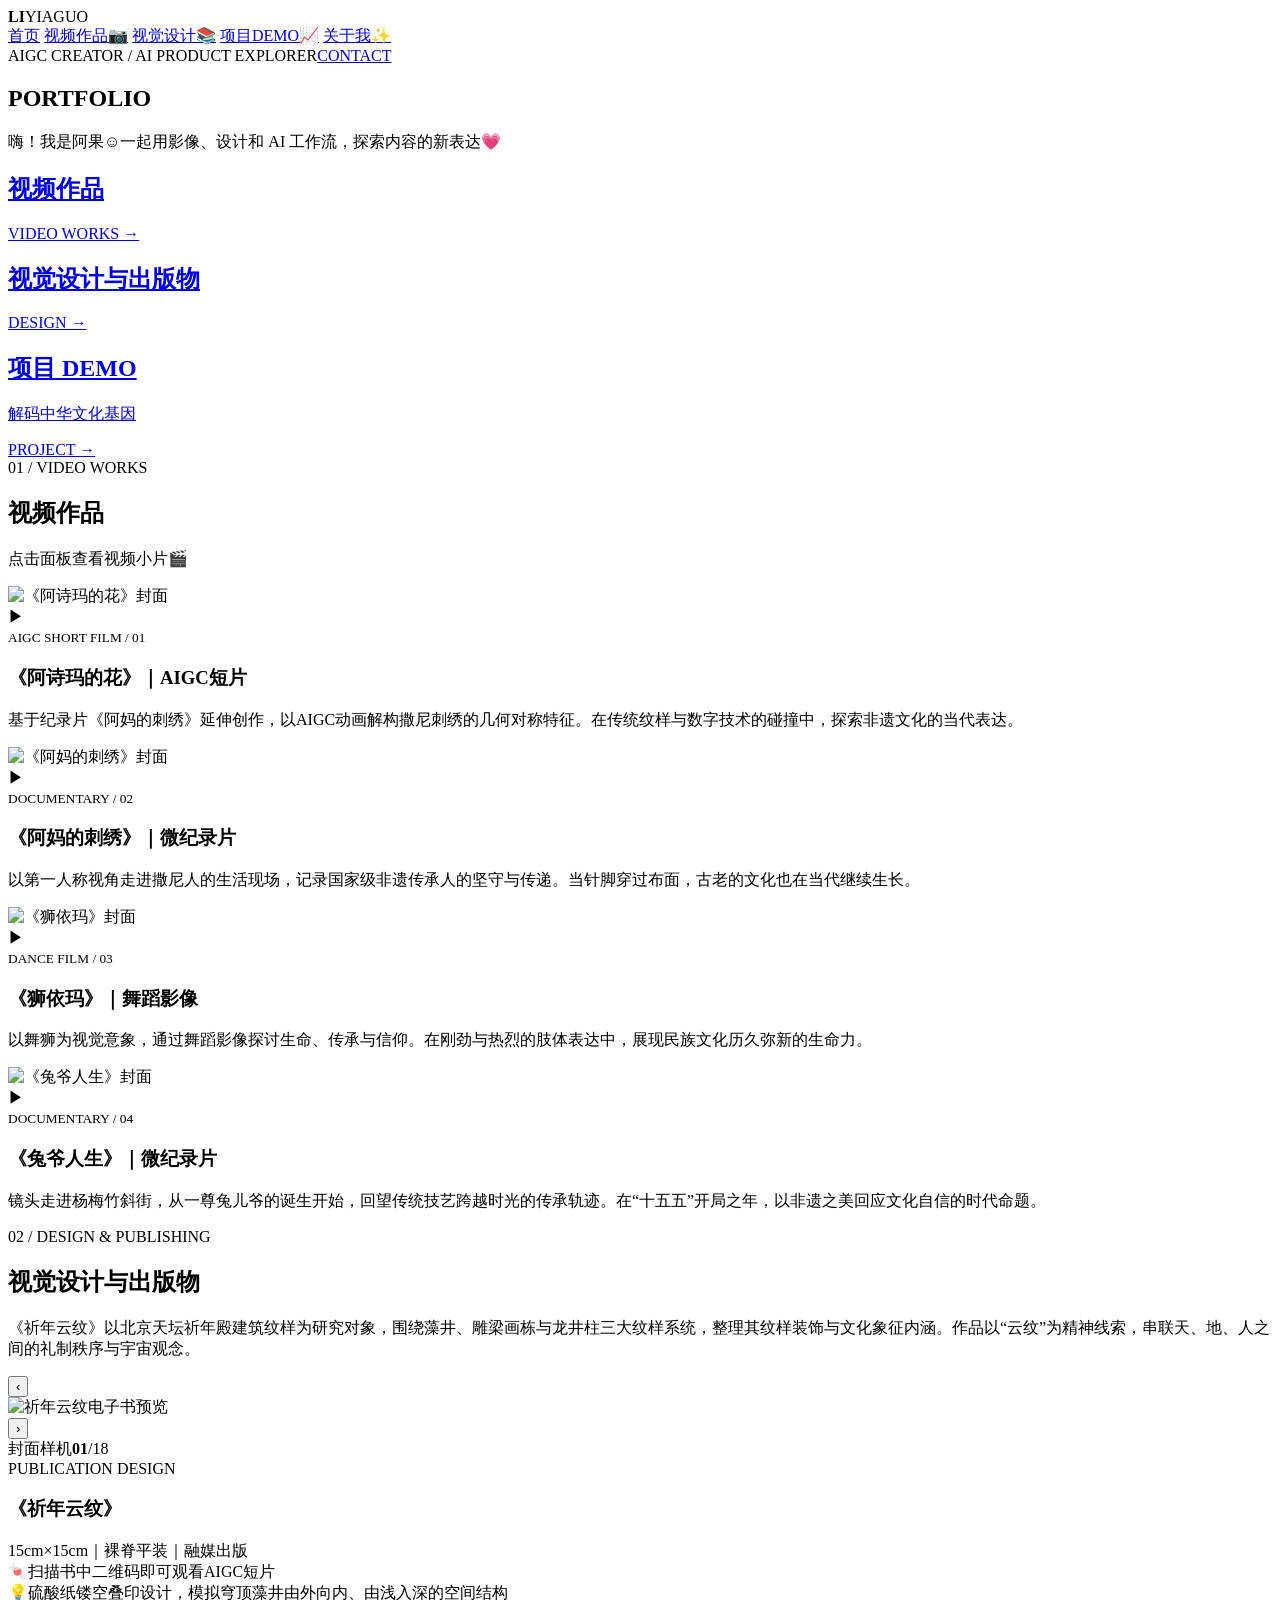
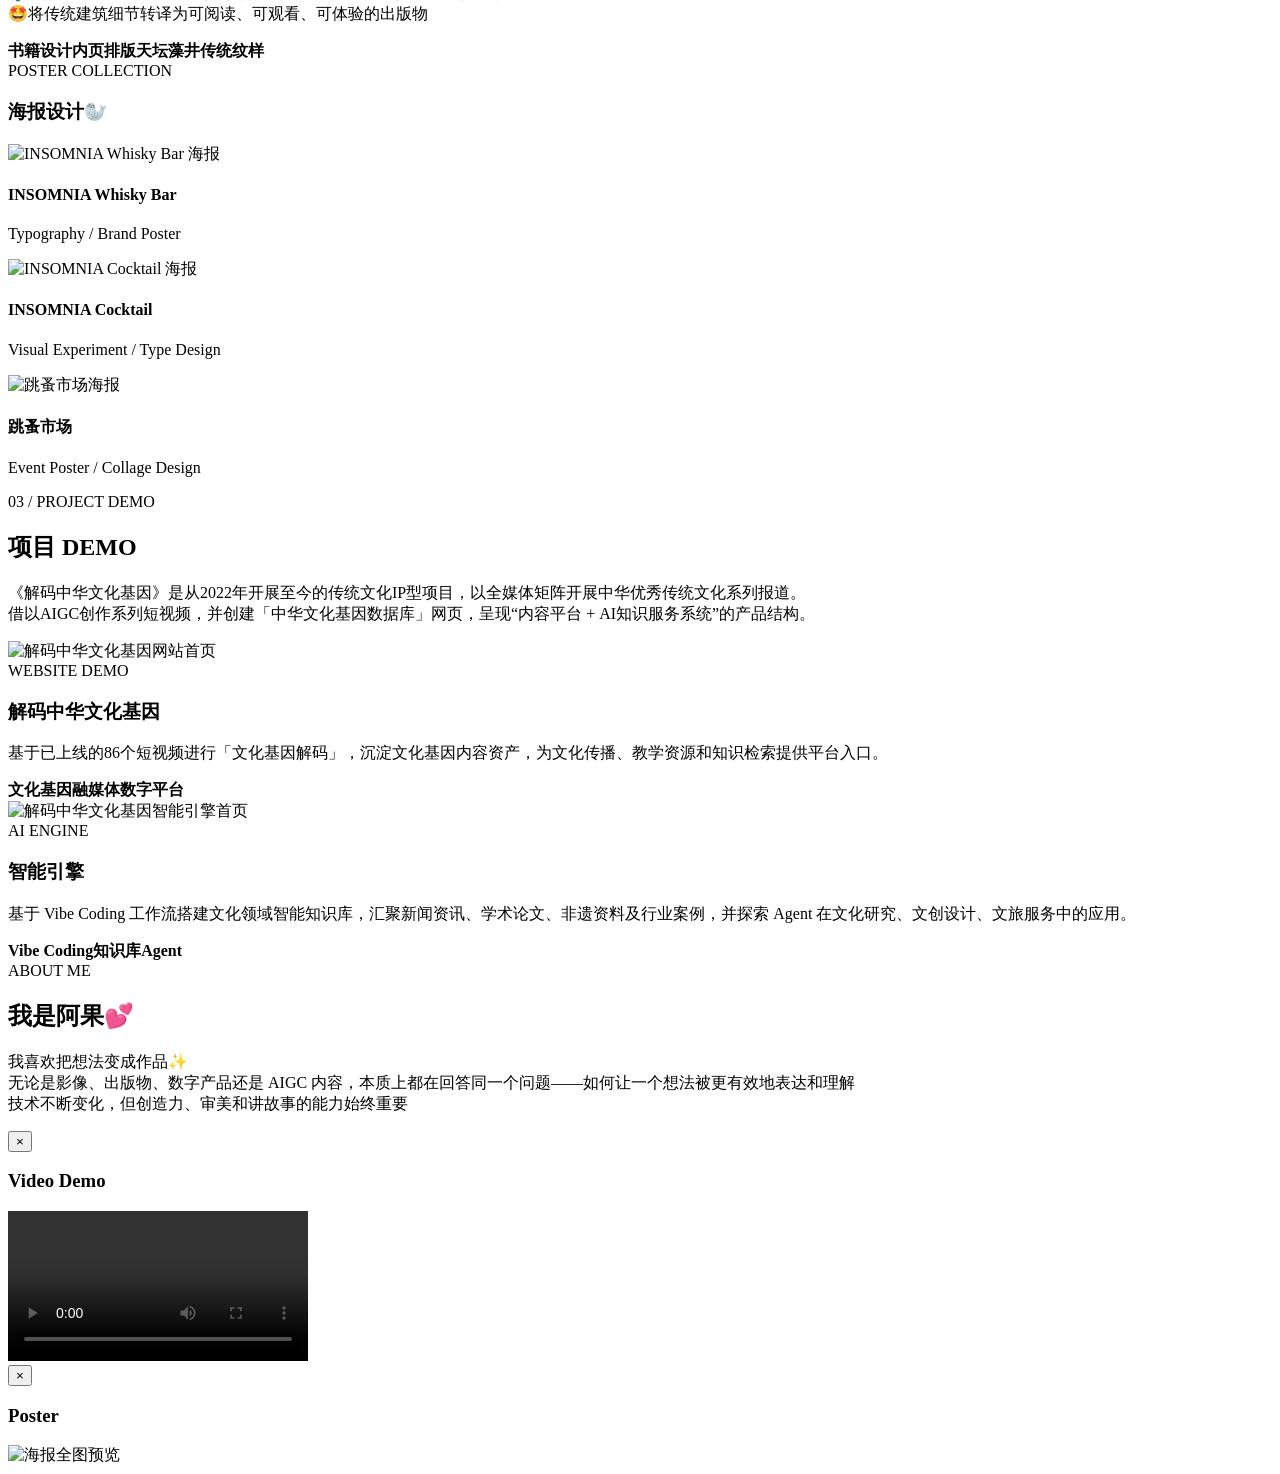
==== index.html @ 6bf54852 "Add files via upload" ====
<!DOCTYPE html>
<html lang="zh-CN">
<head>
  <meta charset="UTF-8" />
  <meta name="viewport" content="width=device-width, initial-scale=1.0" />
  <title>李伊阿果 · Portfolio</title>
  <link rel="stylesheet" href="style.css" />
</head>
<body>
  <div class="cursor-glow"></div>
  <div class="noise"></div>

  <aside class="dock glass">
    <div class="logo"><b>LI</b><span>YIAGUO</span></div>
    <a class="active" href="#home">首页</a>
    <a href="#videos">视频作品📷</a>
    <a href="#design">视觉设计📚</a>
    <a href="#demo">项目DEMO📈</a>
    <a href="#about">关于我✨</a>
  </aside>

  <main>
    <section id="home" class="hero section">
      <div class="topline"><span>AIGC CREATOR / AI PRODUCT EXPLORER</span><a href="mailto:1071947963@qq.com">CONTACT</a></div>
      <h1 class="mega">PORTFOLIO</h1>
      <p class="hero-copy">嗨！我是阿果☺️一起用影像、设计和 AI 工作流，探索内容的新表达💗</p>
      <div class="folder-grid">
        <a href="#videos" class="folder glass blue"><div class="folder-3d"></div><h2>视频作品</h2><p></p><span>VIDEO WORKS →</span></a>
        <a href="#design" class="folder glass violet"><div class="folder-3d"></div><h2>视觉设计与出版物</h2><p></p><span>DESIGN →</span></a>
        <a href="#demo" class="folder glass amber"><div class="folder-3d"></div><h2>项目 DEMO</h2><p>解码中华文化基因</p><span>PROJECT →</span></a>
      </div>
    </section>

    <section id="videos" class="section">
      <div class="section-title"><span>01 / VIDEO WORKS</span><h2>视频作品</h2><p>点击面板查看视频小片🎬</p></div>
      <div class="video-waterfall">
        <article class="video-card glass" data-video="assets/videos/ashima.mp4" data-title="《阿诗玛的花》｜AIGC短片"><div class="video-cover"><img src="assets/covers/ashima.jpg" class="cover-img" alt="《阿诗玛的花》封面"><div class="play">▶</div><small>AIGC SHORT FILM / 01</small></div><div class="video-info glass"><h3>《阿诗玛的花》｜AIGC短片</h3><p>基于纪录片《阿妈的刺绣》延伸创作，以AIGC动画解构撒尼刺绣的几何对称特征。在传统纹样与数字技术的碰撞中，探索非遗文化的当代表达。</p></div></article>
        <article class="video-card glass" data-video="assets/videos/阿妈的刺绣.mp4" data-title="《阿妈的刺绣》"><div class="video-cover"><img src="assets/covers/amadecixiu.jpg" class="cover-img" alt="《阿妈的刺绣》封面"><div class="play">▶</div><small>DOCUMENTARY / 02</small></div><div class="video-info glass"><h3>《阿妈的刺绣》｜微纪录片</h3><p>以第一人称视角走进撒尼人的生活现场，记录国家级非遗传承人的坚守与传递。当针脚穿过布面，古老的文化也在当代继续生长。</p></div></article>
        <article class="video-card glass" data-video="assets/videos/狮依玛.mp4" data-title="《狮依玛》"><div class="video-cover"><img src="assets/covers/shiyima.jpg" class="cover-img" alt="《狮依玛》封面"><div class="play">▶</div><small>DANCE FILM / 03</small></div><div class="video-info glass"><h3>《狮依玛》｜舞蹈影像</h3><p>以舞狮为视觉意象，通过舞蹈影像探讨生命、传承与信仰。在刚劲与热烈的肢体表达中，展现民族文化历久弥新的生命力。</p></div></article>
        <article class="video-card glass" data-video="assets/videos/兔爷人生.mp4" data-title="《兔爷人生》"><div class="video-cover"><img src="assets/covers/tuye.jpg" class="cover-img" alt="《兔爷人生》封面"><div class="play">▶</div><small>DOCUMENTARY / 04</small></div><div class="video-info glass"><h3>《兔爷人生》｜微纪录片</h3><p>镜头走进杨梅竹斜街，从一尊兔儿爷的诞生开始，回望传统技艺跨越时光的传承轨迹。在“十五五”开局之年，以非遗之美回应文化自信的时代命题。</p></div></article>
      </div>
    </section>

    <section id="design" class="section">
      <div class="section-title"><span>02 / DESIGN & PUBLISHING</span><h2>视觉设计与出版物</h2><p>《祈年云纹》以北京天坛祈年殿建筑纹样为研究对象，围绕藻井、雕梁画栋与龙井柱三大纹样系统，整理其纹样装饰与文化象征内涵。作品以“云纹”为精神线索，串联天、地、人之间的礼制秩序与宇宙观念。
 </p></div>
      <div class="book-preview-wrap">
        <div class="book-preview glass">
          <button class="book-nav prev" aria-label="上一页">‹</button>
          <div class="book-stage"><img id="bookImage" src="assets/book/book-01.png" alt="祈年云纹电子书预览" /></div>
          <button class="book-nav next" aria-label="下一页">›</button>
          <div class="page-indicator"><span id="bookTitle">封面样机</span><b id="pageNow">01</b>/<span id="pageTotal">18</span></div>
        </div>
        <aside class="book-info glass"><span>PUBLICATION DESIGN</span><h3>《祈年云纹》</h3><p>15cm×15cm｜裸脊平装｜融媒出版<br>🍬扫描书中二维码即可观看AIGC短片<br>💡硫酸纸镂空叠印设计，模拟穹顶藻井由外向内、由浅入深的空间结构<br>🤩将传统建筑细节转译为可阅读、可观看、可体验的出版物</p><div class="book-tags"><b>书籍设计</b><b>内页排版</b><b>天坛</b><b>藻井</b><b>传统纹样</b></div></aside>
      </div>
      <div class="poster-section">
        <div class="poster-head"><span>POSTER COLLECTION</span><h3>海报设计🦭</h3></div>
        <div class="poster-row">
          <article class="poster-card glass" data-full="assets/posters/poster-01.jpg" data-title="INSOMNIA Whisky Bar"><img src="assets/posters/poster-01.jpg" alt="INSOMNIA Whisky Bar 海报"><div><h4>INSOMNIA Whisky Bar</h4><p>Typography / Brand Poster</p></div></article>
          <article class="poster-card glass" data-full="assets/posters/poster-02.jpg" data-title="INSOMNIA Cocktail"><img src="assets/posters/poster-02.jpg" alt="INSOMNIA Cocktail 海报"><div><h4>INSOMNIA Cocktail</h4><p>Visual Experiment / Type Design</p></div></article>
          <article class="poster-card glass" data-full="assets/posters/poster-03.jpg" data-title="跳蚤市场"><img src="assets/posters/poster-03.jpg" alt="跳蚤市场海报"><div><h4>跳蚤市场</h4><p>Event Poster / Collage Design</p></div></article>
        </div>
      </div>
    </section>

    <section id="demo" class="section">
      <div class="section-title"><span>03 / PROJECT DEMO</span><h2>项目 DEMO</h2><p>《解码中华文化基因》是从2022年开展至今的传统文化IP型项目，以全媒体矩阵开展中华优秀传统文化系列报道。<br>借以AIGC创作系列短视频，并创建「中华文化基因数据库」网页，呈现“内容平台 + AI知识服务系统”的产品结构。</p></div>
      <div class="project-stack">
        <article class="project-panel glass"><div class="project-shot"><img src="assets/demo/culture-home.png" alt="解码中华文化基因网站首页"></div><div class="project-text glass"><span>WEBSITE DEMO</span><h3>解码中华文化基因</h3><p>基于已上线的86个短视频进行「文化基因解码」，沉淀文化基因内容资产，为文化传播、教学资源和知识检索提供平台入口。</p><div class="mini-tags"><b>文化基因</b><b>融媒体</b><b>数字平台</b></div></div></article>
        <article class="project-panel glass"><div class="project-shot"><img src="assets/demo/engine-home.png" alt="解码中华文化基因智能引擎首页"></div><div class="project-text glass"><span>AI ENGINE</span><h3>智能引擎</h3><p>基于 Vibe Coding 工作流搭建文化领域智能知识库，汇聚新闻资讯、学术论文、非遗资料及行业案例，并探索 Agent 在文化研究、文创设计、文旅服务中的应用。</p><div class="mini-tags"><b>Vibe Coding</b><b>知识库</b><b>Agent</b></div></div></article>
      </div>
    </section>

    <section id="about" class="section about">
      <div class="about-shell">
        <div class="about-card glass"><span>ABOUT ME</span><h2>我是阿果💕</h2><p>我喜欢把想法变成作品✨<br>
无论是影像、出版物、数字产品还是 AIGC 内容，本质上都在回答同一个问题——如何让一个想法被更有效地表达和理解
<br>技术不断变化，但创造力、审美和讲故事的能力始终重要</p>
        </div>
      </div>
    </section>
  </main>
       
  <div class="modal" id="videoModal"><div class="modal-bg"></div><div class="modal-box glass"><button class="close">×</button><h3 id="modalTitle">Video Demo</h3><video id="modalVideo" controls></video></div></div>


  <div class="poster-modal" id="posterModal">
    <div class="poster-modal-bg"></div>
    <div class="poster-modal-box glass">
      <button class="poster-close">×</button>
      <h3 id="posterTitle">Poster</h3>
      <img id="posterFull" src="" alt="海报全图预览">
    </div>
  </div>

  <script>const bookPages = [{"src": "assets/book/book-01.png", "title": "封面样机"}, {"src": "assets/book/book-02.png", "title": "扉页"}, {"src": "assets/book/book-03.png", "title": "引言页"}, {"src": "assets/book/book-04.png", "title": "藻井标题页"}, {"src": "assets/book/book-05.png", "title": "藻井解析"}, {"src": "assets/book/book-06.png", "title": "天圆地方"}, {"src": "assets/book/book-07.png", "title": "十二金柱"}, {"src": "assets/book/book-08.png", "title": "斗拱结构"}, {"src": "assets/book/book-09.png", "title": "风华四方"}, {"src": "assets/book/book-10.png", "title": "龙腾云霄"}, {"src": "assets/book/book-11.jpg", "title": "雕梁画栋"}, {"src": "assets/book/book-12.png", "title": "金龙和玺纹"}, {"src": "assets/book/book-13.jpg", "title": "金凤和玺纹"}, {"src": "assets/book/book-14.jpg", "title": "金龙和玺纹细节"}, {"src": "assets/book/book-15.jpg", "title": "祈年殿历史时间轴"}, {"src": "assets/book/book-16.jpg", "title": "尾声页"}, {"src": "assets/book/book-17.jpg", "title": "内页 17"}, {"src": "assets/book/book-18.jpg", "title": "内页 18"}];</script>
  <script src="script.js"></script>
</body>
</html>
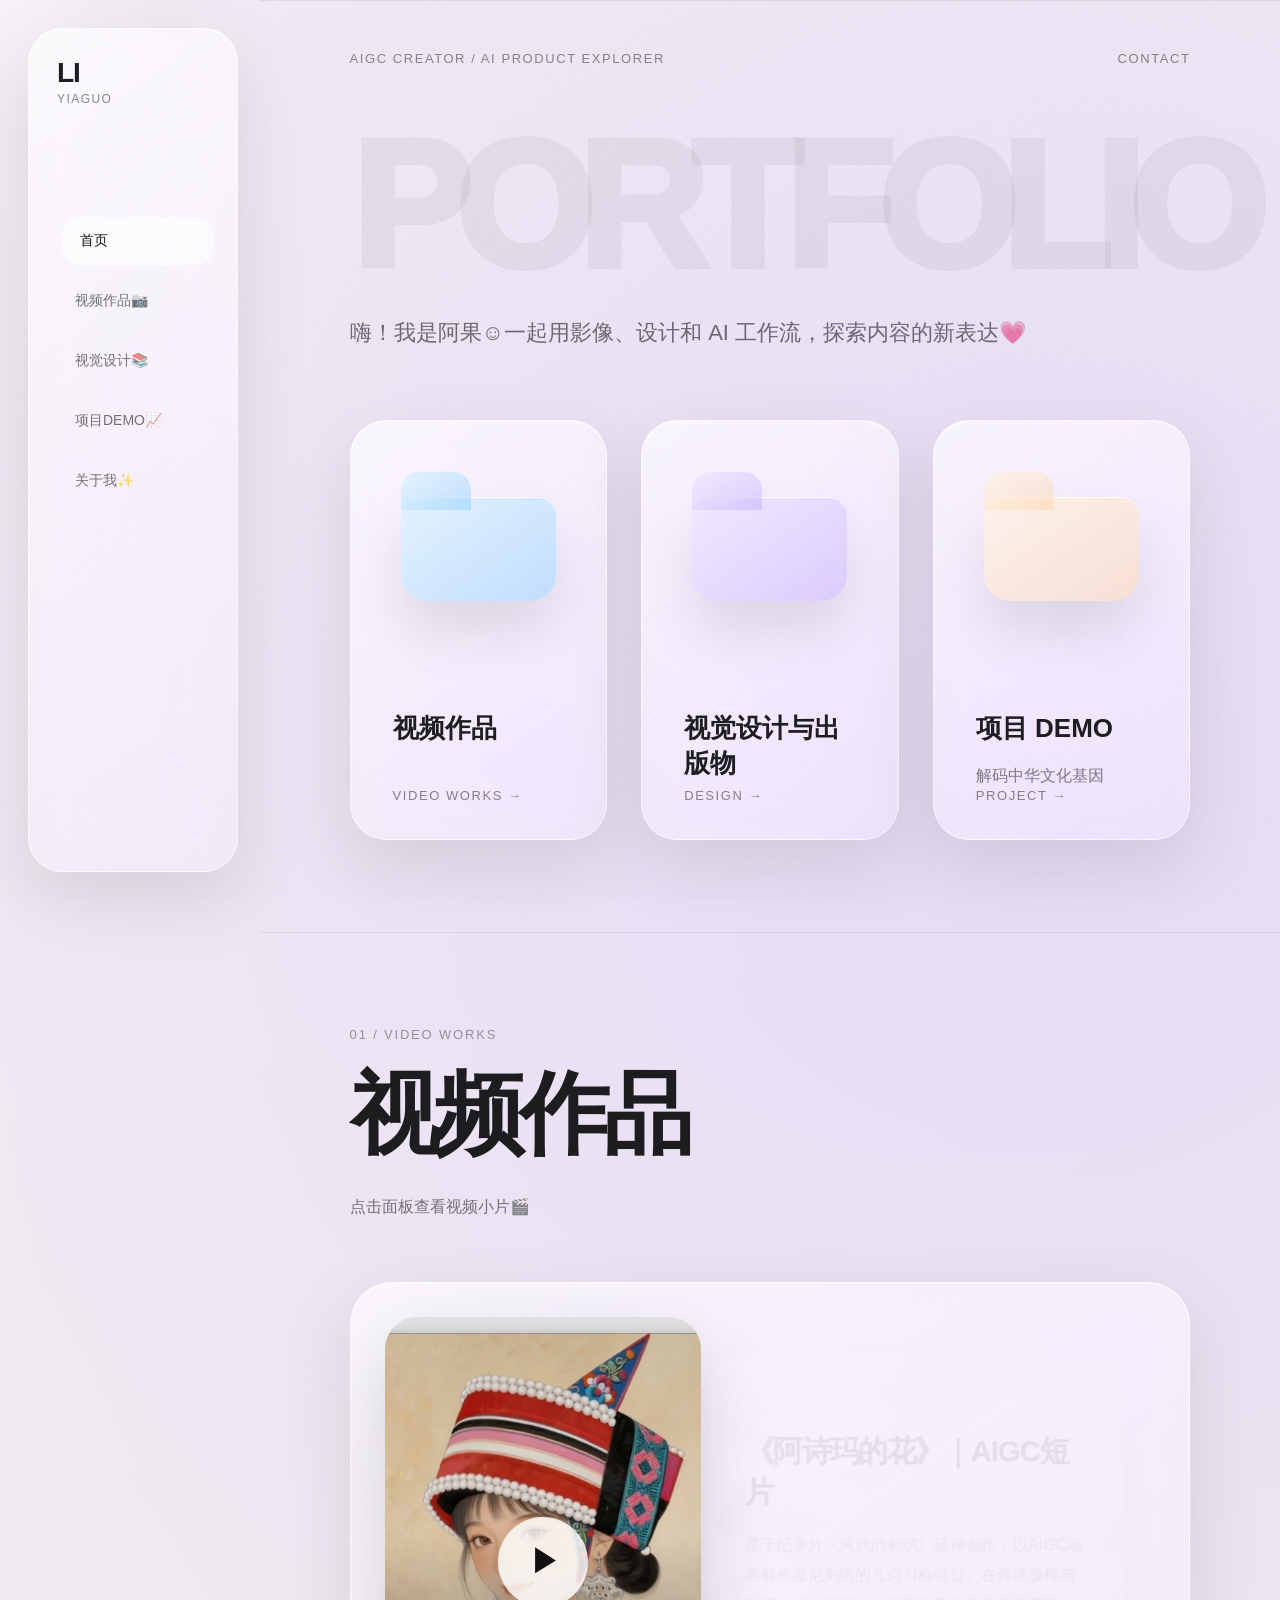
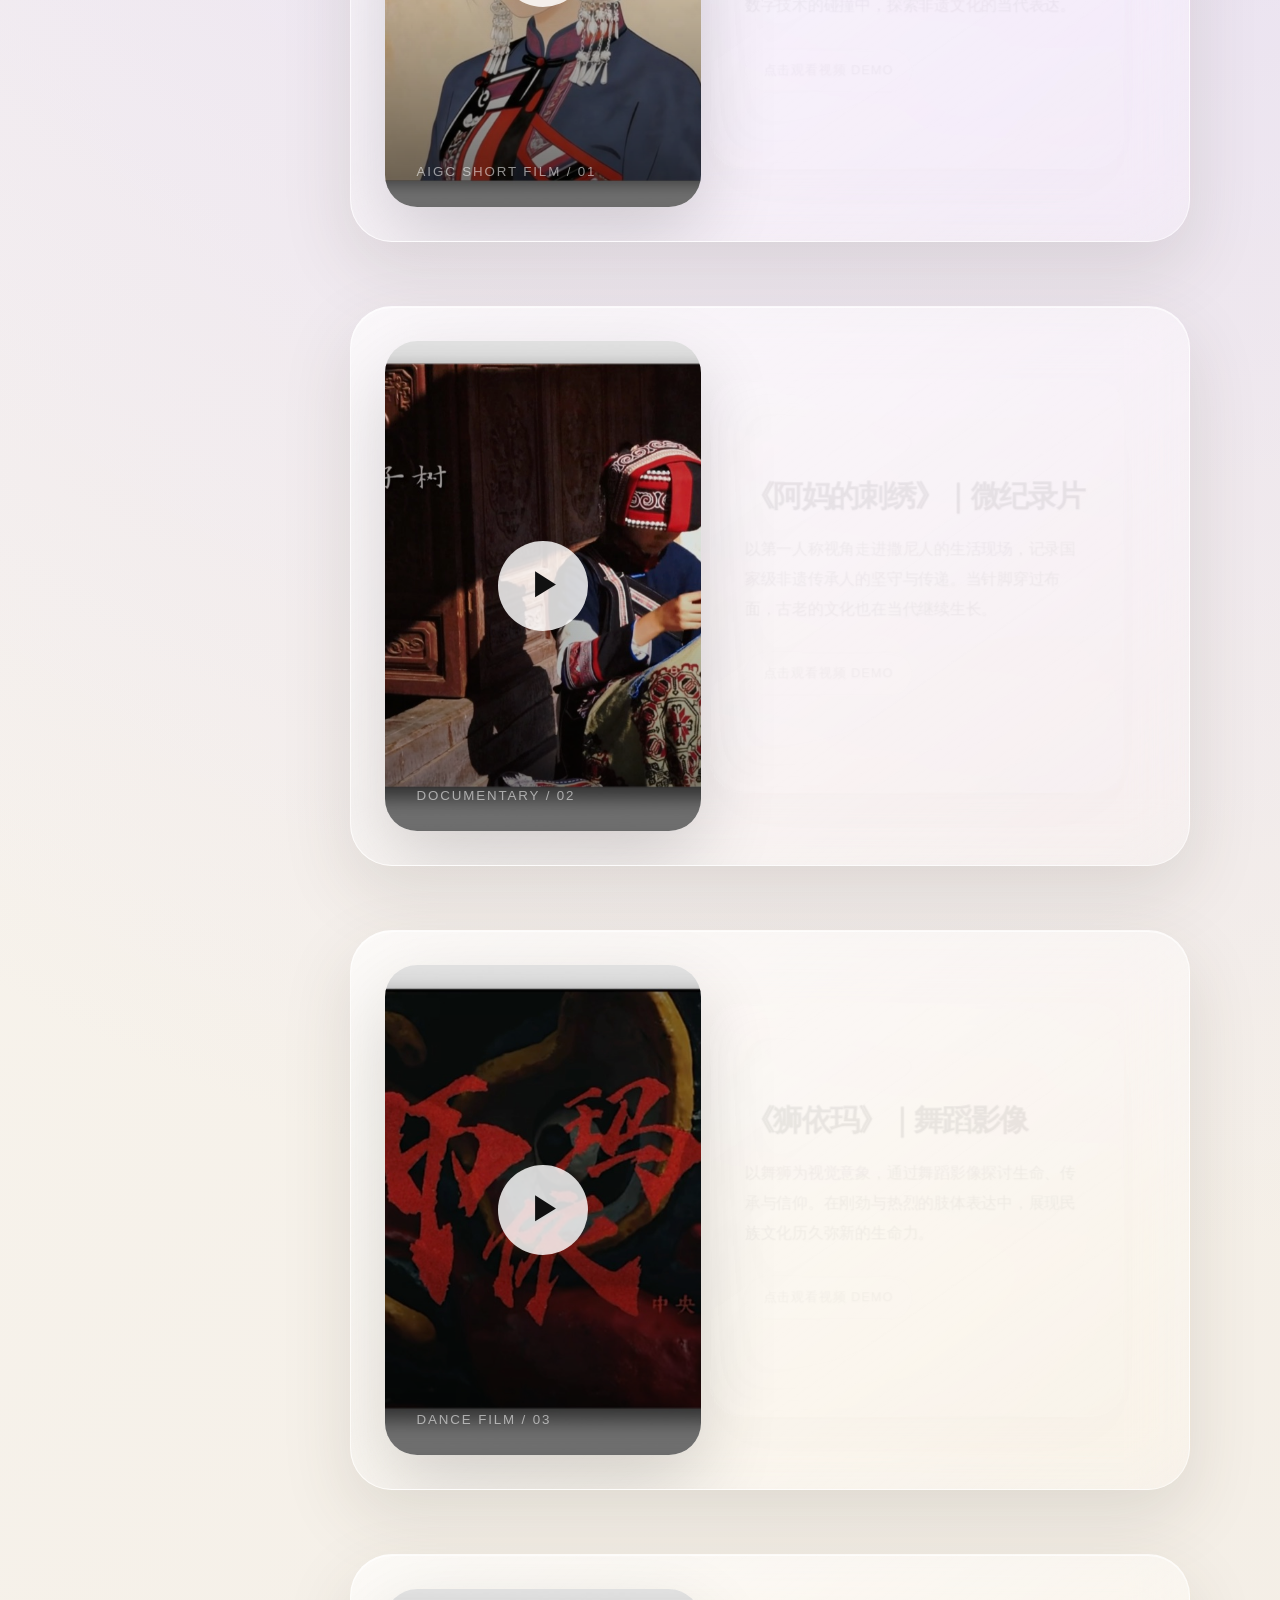
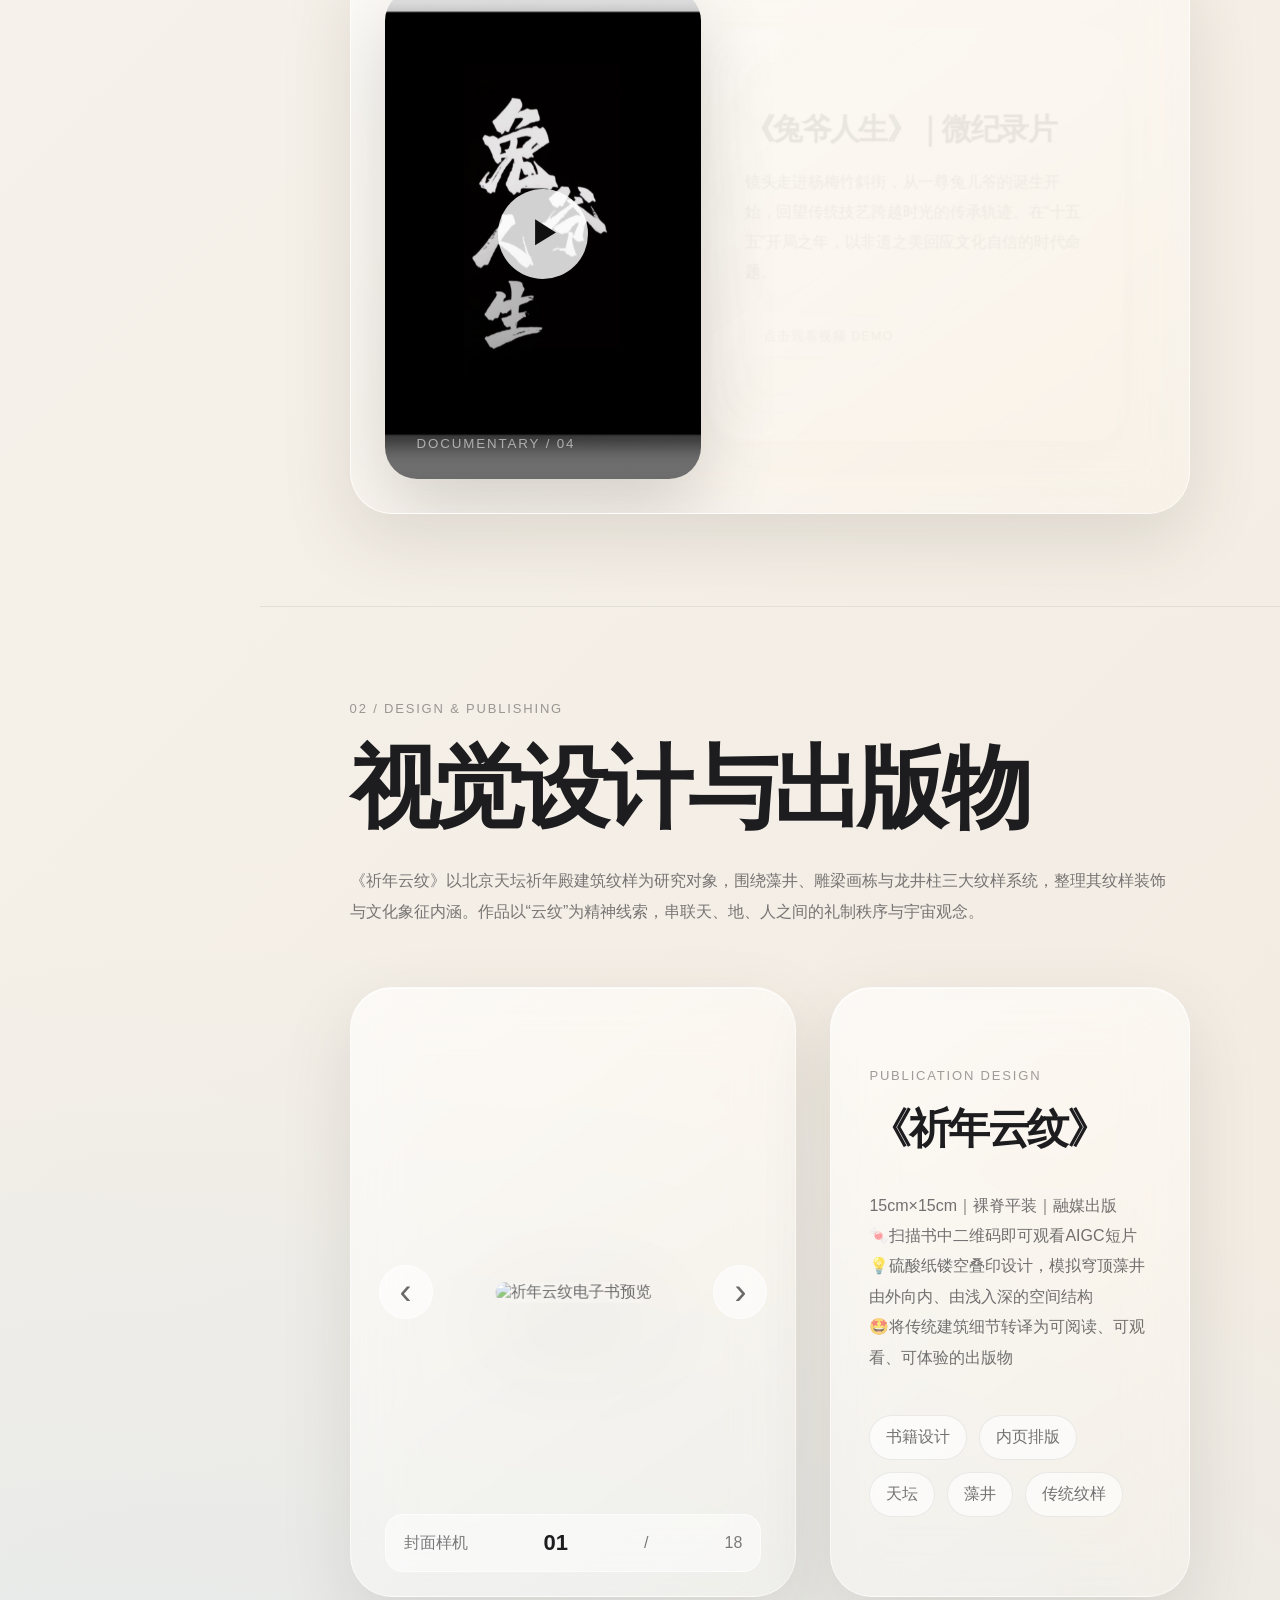
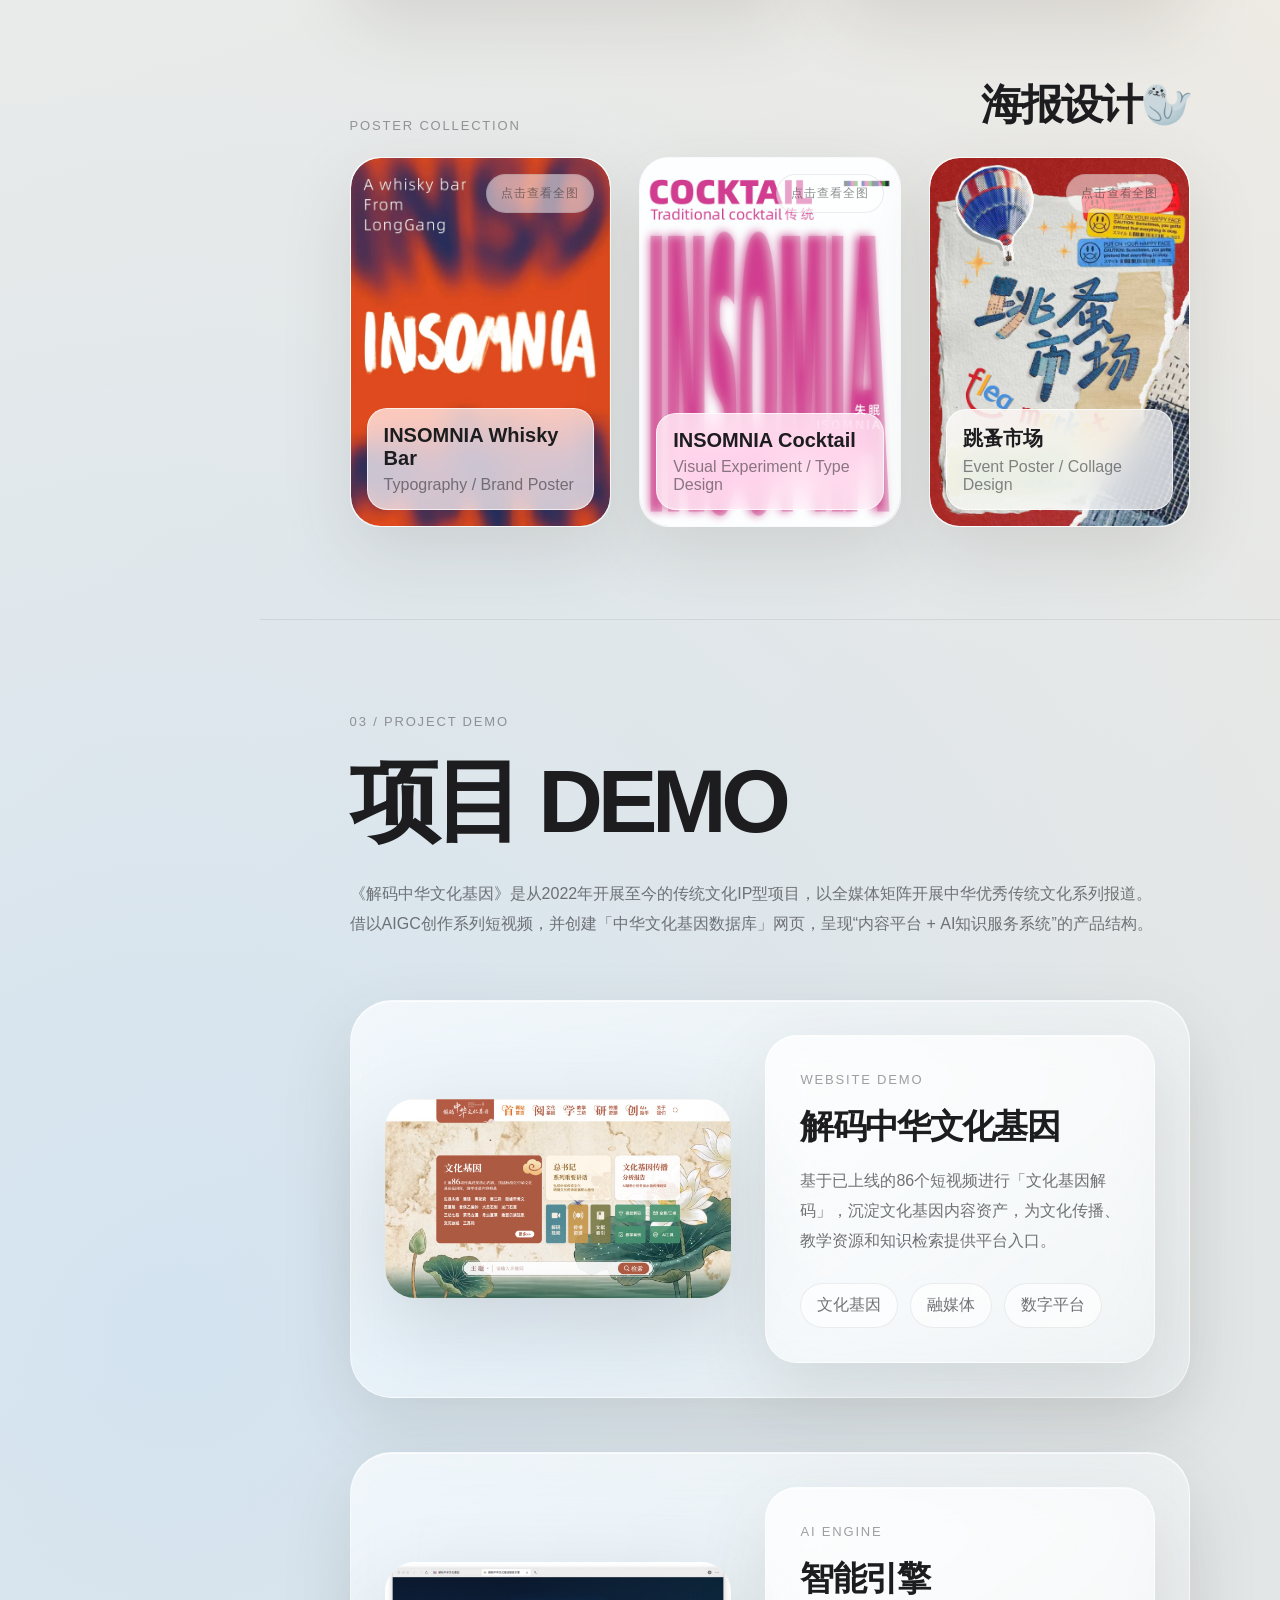
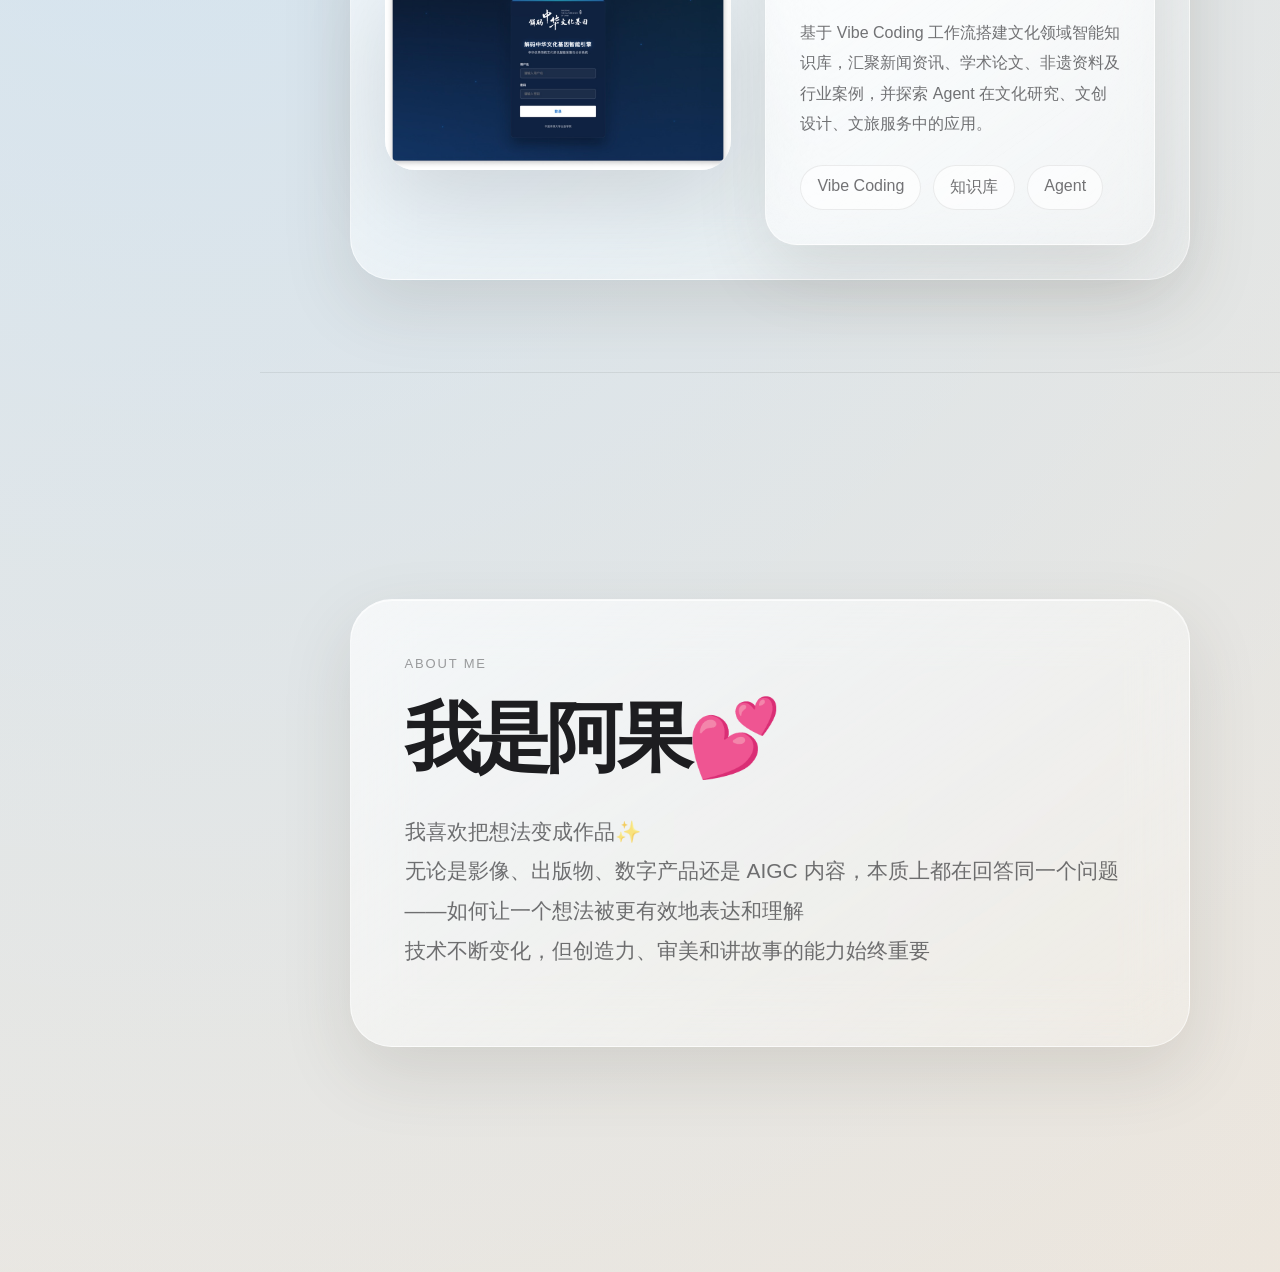
==== commit b2e9578b: "优化：压缩封面图95% + Demo图PNG转JPG + 更新引用" ====
--- a/index.html
+++ b/index.html
@@ -66,8 +66,8 @@
     <section id="demo" class="section">
       <div class="section-title"><span>03 / PROJECT DEMO</span><h2>项目 DEMO</h2><p>《解码中华文化基因》是从2022年开展至今的传统文化IP型项目，以全媒体矩阵开展中华优秀传统文化系列报道。<br>借以AIGC创作系列短视频，并创建「中华文化基因数据库」网页，呈现“内容平台 + AI知识服务系统”的产品结构。</p></div>
       <div class="project-stack">
-        <article class="project-panel glass"><div class="project-shot"><img src="assets/demo/culture-home.png" alt="解码中华文化基因网站首页"></div><div class="project-text glass"><span>WEBSITE DEMO</span><h3>解码中华文化基因</h3><p>基于已上线的86个短视频进行「文化基因解码」，沉淀文化基因内容资产，为文化传播、教学资源和知识检索提供平台入口。</p><div class="mini-tags"><b>文化基因</b><b>融媒体</b><b>数字平台</b></div></div></article>
-        <article class="project-panel glass"><div class="project-shot"><img src="assets/demo/engine-home.png" alt="解码中华文化基因智能引擎首页"></div><div class="project-text glass"><span>AI ENGINE</span><h3>智能引擎</h3><p>基于 Vibe Coding 工作流搭建文化领域智能知识库，汇聚新闻资讯、学术论文、非遗资料及行业案例，并探索 Agent 在文化研究、文创设计、文旅服务中的应用。</p><div class="mini-tags"><b>Vibe Coding</b><b>知识库</b><b>Agent</b></div></div></article>
+        <article class="project-panel glass"><div class="project-shot"><img src="assets/demo/culture-home.jpg" alt="解码中华文化基因网站首页"></div><div class="project-text glass"><span>WEBSITE DEMO</span><h3>解码中华文化基因</h3><p>基于已上线的86个短视频进行「文化基因解码」，沉淀文化基因内容资产，为文化传播、教学资源和知识检索提供平台入口。</p><div class="mini-tags"><b>文化基因</b><b>融媒体</b><b>数字平台</b></div></div></article>
+        <article class="project-panel glass"><div class="project-shot"><img src="assets/demo/engine-home.jpg" alt="解码中华文化基因智能引擎首页"></div><div class="project-text glass"><span>AI ENGINE</span><h3>智能引擎</h3><p>基于 Vibe Coding 工作流搭建文化领域智能知识库，汇聚新闻资讯、学术论文、非遗资料及行业案例，并探索 Agent 在文化研究、文创设计、文旅服务中的应用。</p><div class="mini-tags"><b>Vibe Coding</b><b>知识库</b><b>Agent</b></div></div></article>
       </div>
     </section>
 
--- a/style.css
+++ b/style.css
@@ -0,0 +1,146 @@
+*{box-sizing:border-box}html{scroll-behavior:smooth}body{margin:0;color:#1d1d20;background:radial-gradient(circle at 80% 10%,rgba(214,200,255,.55),transparent 30%),radial-gradient(circle at 14% 80%,rgba(178,219,255,.48),transparent 32%),linear-gradient(135deg,#faf7f1,#eee6dc);font-family:-apple-system,BlinkMacSystemFont,"SF Pro Display","PingFang SC","Helvetica Neue",Arial,sans-serif;overflow-x:hidden}a{text-decoration:none;color:inherit}.noise{position:fixed;inset:0;pointer-events:none;opacity:.035;background-image:url("data:image/svg+xml,%3Csvg viewBox='0 0 300 300' xmlns='http://www.w3.org/2000/svg'%3E%3Cfilter id='n'%3E%3CfeTurbulence type='fractalNoise' baseFrequency='.9' numOctaves='4' stitchTiles='stitch'/%3E%3C/filter%3E%3Crect width='300' height='300' filter='url(%23n)' opacity='.7'/%3E%3C/svg%3E");z-index:99}.cursor-glow{position:fixed;width:360px;height:360px;border-radius:50%;background:radial-gradient(circle,rgba(255,255,255,.75),transparent 64%);transform:translate(-50%,-50%);pointer-events:none;z-index:1;mix-blend-mode:soft-light}.glass{background:linear-gradient(145deg,rgba(255,255,255,.68),rgba(255,255,255,.22));border:1px solid rgba(255,255,255,.58);box-shadow:inset 0 1px 0 rgba(255,255,255,.7),0 26px 70px rgba(71,62,50,.13);backdrop-filter:blur(28px) saturate(160%);-webkit-backdrop-filter:blur(28px) saturate(160%)}.dock{position:fixed;left:28px;top:28px;bottom:28px;width:210px;border-radius:34px;z-index:20;padding:28px;display:flex;flex-direction:column}.logo b{display:block;font-size:28px;letter-spacing:-.04em}.logo span{font-size:12px;color:rgba(29,29,32,.52);letter-spacing:.12em}.dock a{padding:15px 18px;border-radius:18px;margin-top:12px;color:rgba(29,29,32,.62);font-size:14px;transition:.28s}.dock a:first-of-type{margin-top:110px}.dock a:hover,.dock a.active{background:rgba(255,255,255,.58);color:#111;transform:translateX(5px)}main{margin-left:260px}.section{min-height:100vh;padding:92px 7vw;border-top:1px solid rgba(30,30,34,.08);position:relative}.topline{display:flex;justify-content:space-between;color:rgba(29,29,32,.5);font-size:13px;letter-spacing:.12em}.hero{padding-top:50px}.mega{font-size:clamp(86px,14vw,225px);line-height:.8;letter-spacing:-.09em;margin:70px 0 0;color:rgba(29,29,32,.055);font-weight:950}.hero-copy{font-size:22px;line-height:1.85;width:min(760px,90%);margin:34px 0 66px;color:rgba(29,29,32,.62)}.folder-grid{display:grid;grid-template-columns:repeat(3,1fr);gap:34px}.folder{height:420px;border-radius:36px;padding:42px;position:relative;overflow:hidden;transition:.35s}.folder:hover{transform:translateY(-14px) scale(1.015);box-shadow:0 42px 110px rgba(71,62,50,.18)}.folder-3d{width:155px;height:104px;border-radius:18px 18px 26px 26px;margin:34px auto 110px;background:linear-gradient(145deg,rgba(255,255,255,.58),rgba(255,255,255,.08));box-shadow:inset 0 1px 0 rgba(255,255,255,.9),0 30px 55px rgba(0,0,0,.1);position:relative}.folder-3d:before{content:"";position:absolute;left:0;top:-25px;width:70px;height:38px;border-radius:18px 18px 0 0;background:inherit}.blue .folder-3d{background-color:rgba(83,186,255,.35)}.violet .folder-3d{background-color:rgba(156,116,255,.3)}.amber .folder-3d{background-color:rgba(255,194,124,.34)}.folder h2{font-size:26px;margin:0 0 12px}.folder p{color:rgba(29,29,32,.55);line-height:1.7}.folder span{position:absolute;bottom:36px;left:42px;font-size:13px;color:rgba(29,29,32,.52);letter-spacing:.12em}.section-title{max-width:820px;margin-bottom:60px}.section-title span,.book-info span,.project-text span,.poster-head span{font-size:13px;color:rgba(29,29,32,.42);letter-spacing:.14em}.section-title h2{font-size:clamp(50px,7vw,96px);letter-spacing:-.06em;margin:12px 0}.section-title p{color:rgba(29,29,32,.58);line-height:1.9}.video-waterfall{display:grid;grid-template-columns:1fr;gap:64px;align-items:start}.video-card{height:560px;border-radius:42px;padding:34px;position:relative;overflow:hidden;cursor:pointer;display:grid;grid-template-columns:minmax(0,1.55fr) 420px;gap:34px;align-items:center}.video-card::before{content:"";position:absolute;inset:0;border-radius:42px;background:radial-gradient(circle at 18% 28%,rgba(255,255,255,.42),transparent 34%);opacity:0;transition:.42s ease;pointer-events:none}.video-card:hover::before{opacity:1}.video-cover{height:100%;width:100%;border-radius:32px;display:grid;place-items:center;position:relative;overflow:hidden;box-shadow:0 30px 78px rgba(0,0,0,.16);transition:.42s cubic-bezier(.2,.8,.2,1)}.video-card:hover .video-cover{transform:scale(.992)}.gradient-1{background:radial-gradient(circle at 30% 20%,#9fd3ff,transparent 30%),linear-gradient(135deg,#1a1a1d,#4e4f58)}.gradient-2{background:radial-gradient(circle at 70% 20%,#dfc2ff,transparent 34%),linear-gradient(135deg,#15151a,#575064)}.gradient-3{background:radial-gradient(circle at 80% 30%,#ffe0a8,transparent 35%),linear-gradient(135deg,#151515,#505259)}.gradient-4{background:radial-gradient(circle at 24% 30%,#b6e0ff,transparent 28%),radial-gradient(circle at 76% 72%,#ffd8b4,transparent 30%),linear-gradient(135deg,#121216,#44444f)}.play{width:90px;height:90px;border-radius:50%;background:rgba(255,255,255,.82);display:grid;place-items:center;font-size:32px;color:#111;box-shadow:0 18px 50px rgba(0,0,0,.18);padding-left:6px}.video-cover small{position:absolute;left:32px;bottom:28px;color:rgba(255,255,255,.55);letter-spacing:.14em}.video-info{position:relative;width:100%;height:420px;border-radius:32px;padding:34px;opacity:.08;transform:translateX(-28px) scale(.985);transition:.42s cubic-bezier(.2,.8,.2,1);display:flex;flex-direction:column;justify-content:center}.video-card:hover .video-info{opacity:1;transform:translateX(0) scale(1)}.video-info h3{margin:0 0 18px;font-size:30px;letter-spacing:-.04em}.video-info p{margin:0;color:rgba(29,29,32,.66);line-height:1.9;font-size:16px}.video-info::after{content:"点击观看视频 DEMO";display:inline-flex;align-items:center;justify-content:center;width:max-content;margin-top:28px;padding:12px 18px;border-radius:999px;background:rgba(255,255,255,.52);border:1px solid rgba(30,30,34,.08);font-size:13px;letter-spacing:.08em;color:rgba(29,29,32,.52)}.book-preview-wrap{display:grid;grid-template-columns:minmax(0,1.45fr) 360px;gap:34px;align-items:stretch}.book-preview{border-radius:42px;padding:34px;position:relative;min-height:610px;display:grid;place-items:center;overflow:hidden}.book-stage{width:100%;height:520px;border-radius:32px;display:grid;place-items:center;perspective:1200px}.book-stage img{max-width:100%;max-height:100%;object-fit:contain;border-radius:22px;box-shadow:0 32px 100px rgba(0,0,0,.16);transition:.45s cubic-bezier(.2,.8,.2,1);transform-origin:center}.book-stage img.flip{transform:rotateY(-8deg) scale(.985);opacity:.65}.book-nav{position:absolute;top:50%;transform:translateY(-50%);width:54px;height:54px;border-radius:50%;border:1px solid rgba(255,255,255,.66);background:rgba(255,255,255,.58);font-size:36px;line-height:1;cursor:pointer;color:rgba(29,29,32,.66);z-index:4}.book-nav:hover{background:rgba(255,255,255,.85);color:#111}.book-nav.prev{left:28px}.book-nav.next{right:28px}.page-indicator{position:absolute;left:34px;right:34px;bottom:24px;display:flex;justify-content:space-between;align-items:center;padding:15px 18px;border-radius:18px;background:rgba(255,255,255,.48);border:1px solid rgba(255,255,255,.62);color:rgba(29,29,32,.58)}.page-indicator b{font-size:22px;color:#1d1d20}.book-info{border-radius:42px;padding:38px;display:flex;flex-direction:column;justify-content:center}.book-info h3{font-size:42px;letter-spacing:-.06em;margin:18px 0}.book-info p{color:rgba(29,29,32,.62);line-height:1.9}.book-tags,.mini-tags,.skills{display:flex;gap:12px;flex-wrap:wrap;margin-top:26px}.book-tags b,.mini-tags b,.skills b{padding:11px 16px;border-radius:999px;background:rgba(255,255,255,.62);border:1px solid rgba(30,30,34,.08);font-weight:500;color:rgba(29,29,32,.62)}.poster-section{margin-top:80px}.poster-head{display:flex;justify-content:space-between;align-items:end;margin-bottom:24px}.poster-head h3{font-size:42px;letter-spacing:-.05em;margin:0}.poster-row{display:grid;grid-template-columns:repeat(3,1fr);gap:28px}.poster-card{border-radius:34px;padding:22px;transition:.35s;overflow:hidden}.poster-card:hover{transform:translateY(-10px) scale(1.015)}.poster-card img{width:100%;height:520px;object-fit:contain;background:rgba(255,255,255,.45);border-radius:24px;display:block;box-shadow:0 22px 60px rgba(0,0,0,.11)}.poster-card h4{font-size:20px;margin:20px 0 6px}.poster-card p{margin:0;color:rgba(29,29,32,.52)}.project-stack{display:grid;gap:54px}.project-panel{border-radius:42px;padding:34px;display:grid;grid-template-columns:minmax(0,1.55fr) 390px;gap:34px;align-items:center}.project-shot{border-radius:30px;overflow:hidden;background:rgba(255,255,255,.38);box-shadow:0 30px 90px rgba(0,0,0,.12)}.project-shot img{width:100%;display:block}.project-text{border-radius:32px;padding:34px}.project-text h3{font-size:34px;letter-spacing:-.05em;margin:16px 0}.project-text p{color:rgba(29,29,32,.62);line-height:1.9}.about{display:grid;place-items:center}.about-card{width:min(920px,100%);border-radius:42px;padding:54px}.about-card span{letter-spacing:.14em;color:rgba(29,29,32,.42);font-size:13px}.about-card h2{font-size:76px;letter-spacing:-.07em;margin:16px 0}.about-card p{font-size:21px;line-height:1.9;color:rgba(29,29,32,.62)}.modal{position:fixed;inset:0;z-index:100;display:none;align-items:center;justify-content:center;padding:40px}.modal.show{display:flex}.modal-bg{position:absolute;inset:0;background:rgba(18,18,22,.52);backdrop-filter:blur(18px)}.modal-box{position:relative;width:min(980px,92vw);border-radius:34px;padding:28px}.close{position:absolute;right:22px;top:18px;width:42px;height:42px;border:none;border-radius:50%;font-size:28px;background:rgba(255,255,255,.65);cursor:pointer}.modal-box h3{margin:8px 0 18px;font-size:28px}.modal-box video{width:100%;max-height:62vh;border-radius:24px;background:#111}.modal-tip{color:rgba(29,29,32,.55);line-height:1.7}@media(max-width:1050px){.dock{display:none}main{margin-left:0}.section{padding:70px 24px}.folder-grid,.video-waterfall,.book-preview-wrap,.poster-row,.project-panel{grid-template-columns:1fr}.mega{font-size:86px}.video-card{height:auto;min-height:auto;display:block}.video-cover{height:310px}.video-info{height:auto;opacity:1;transform:none;margin-top:22px}.video-card:hover .video-info{transform:none}.book-preview{min-height:auto}.book-stage{height:320px}.poster-card img{height:420px}.cursor-glow{display:none}}
+
+/* Poster full preview */
+.poster-card{
+  cursor: zoom-in;
+  position:relative;
+  aspect-ratio:596/842;
+  padding:0;
+  border-radius:30px;
+  display:block;
+}
+.poster-card img{
+  width:100%;
+  height:100%;
+  object-fit:cover;
+  background:transparent;
+  border-radius:inherit;
+}
+.poster-card > div{
+  position:absolute;
+  left:16px;
+  right:16px;
+  bottom:16px;
+  padding:15px 16px;
+  border-radius:20px;
+  background:rgba(255,255,255,.72);
+  border:1px solid rgba(255,255,255,.68);
+  backdrop-filter:blur(18px) saturate(150%);
+  -webkit-backdrop-filter:blur(18px) saturate(150%);
+}
+.poster-card h4{
+  margin:0 0 6px;
+}
+.poster-card p{
+  margin:0;
+}
+.poster-card::after{
+  content:"点击查看全图";
+  position:absolute;
+  right:16px;
+  top:16px;
+  display:inline-flex;
+  margin-top:0;
+  padding:10px 14px;
+  border-radius:999px;
+  background:rgba(255,255,255,.52);
+  border:1px solid rgba(30,30,34,.08);
+  color:rgba(29,29,32,.5);
+  font-size:12px;
+  letter-spacing:.08em;
+}
+@media(max-width:1050px){
+  .poster-card img{
+    height:100%;
+  }
+}
+.poster-modal{
+  position:fixed;
+  inset:0;
+  z-index:120;
+  display:none;
+  align-items:center;
+  justify-content:center;
+  padding:34px;
+}
+.poster-modal.show{
+  display:flex;
+}
+.poster-modal-bg{
+  position:absolute;
+  inset:0;
+  background:rgba(18,18,22,.56);
+  backdrop-filter:blur(22px);
+  -webkit-backdrop-filter:blur(22px);
+}
+.poster-modal-box{
+  position:relative;
+  width:min(980px,92vw);
+  max-height:92vh;
+  border-radius:34px;
+  padding:26px;
+  display:grid;
+  justify-items:center;
+}
+.poster-modal-box h3{
+  width:100%;
+  margin:0 0 18px;
+  font-size:26px;
+  letter-spacing:-.04em;
+}
+.poster-modal-box img{
+  max-width:100%;
+  max-height:78vh;
+  object-fit:contain;
+  border-radius:22px;
+  box-shadow:0 30px 100px rgba(0,0,0,.28);
+  background:white;
+}
+.poster-close{
+  position:absolute;
+  right:20px;
+  top:18px;
+  width:42px;
+  height:42px;
+  border:none;
+  border-radius:50%;
+  font-size:28px;
+  background:rgba(255,255,255,.72);
+  cursor:pointer;
+  z-index:3;
+}
+
+
+/* Cover image update */
+.video-cover{
+  position:relative;
+  overflow:hidden;
+}
+.cover-img{
+  position:absolute;
+  inset:0;
+  width:100%;
+  height:100%;
+  object-fit:cover;
+  display:block;
+  z-index:0;
+  transition:.75s cubic-bezier(.2,.8,.2,1);
+}
+.video-card:hover .cover-img{
+  transform:scale(1.045);
+}
+.video-cover::after{
+  content:"";
+  position:absolute;
+  inset:0;
+  z-index:1;
+  background:linear-gradient(to top,rgba(0,0,0,.58),rgba(0,0,0,.08) 55%,rgba(0,0,0,.12));
+  pointer-events:none;
+}
+.video-cover .play,
+.video-cover small{
+  z-index:2;
+}
+.modal-tip{
+  display:none !important;
+}
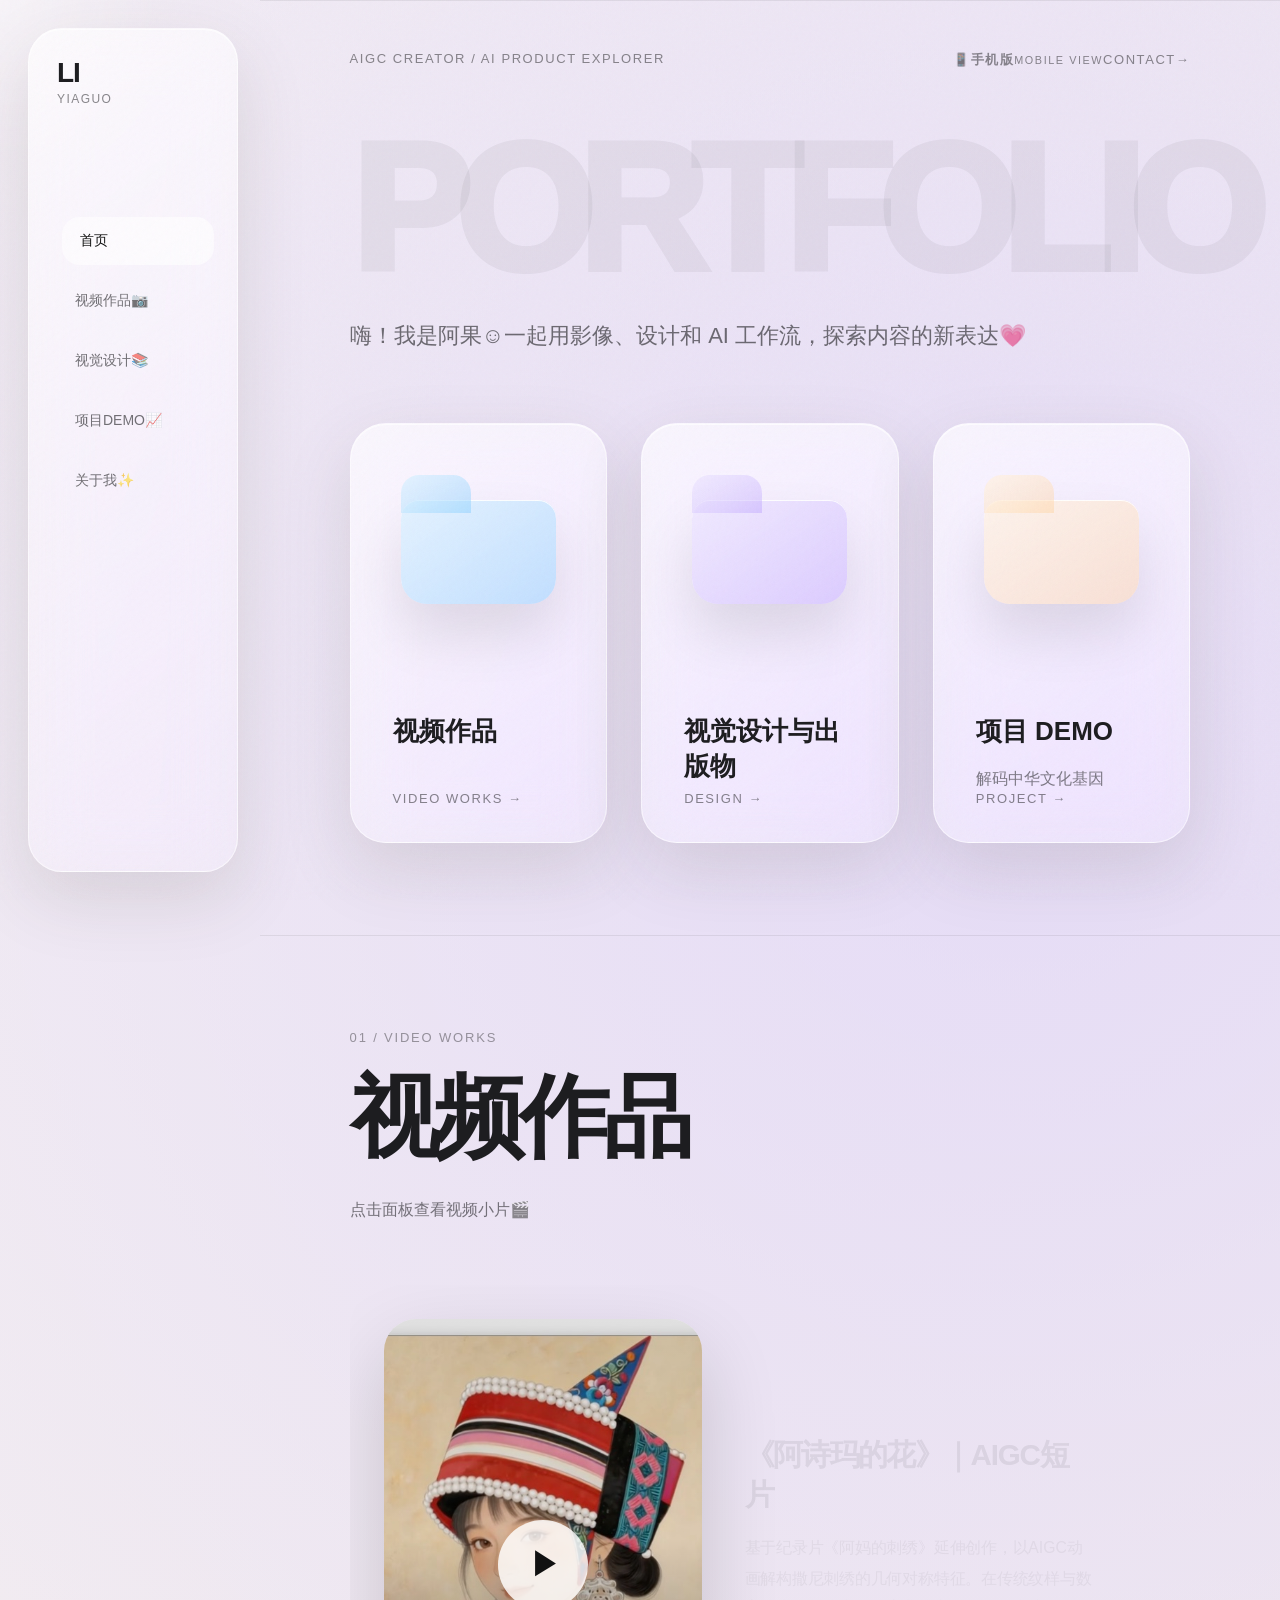
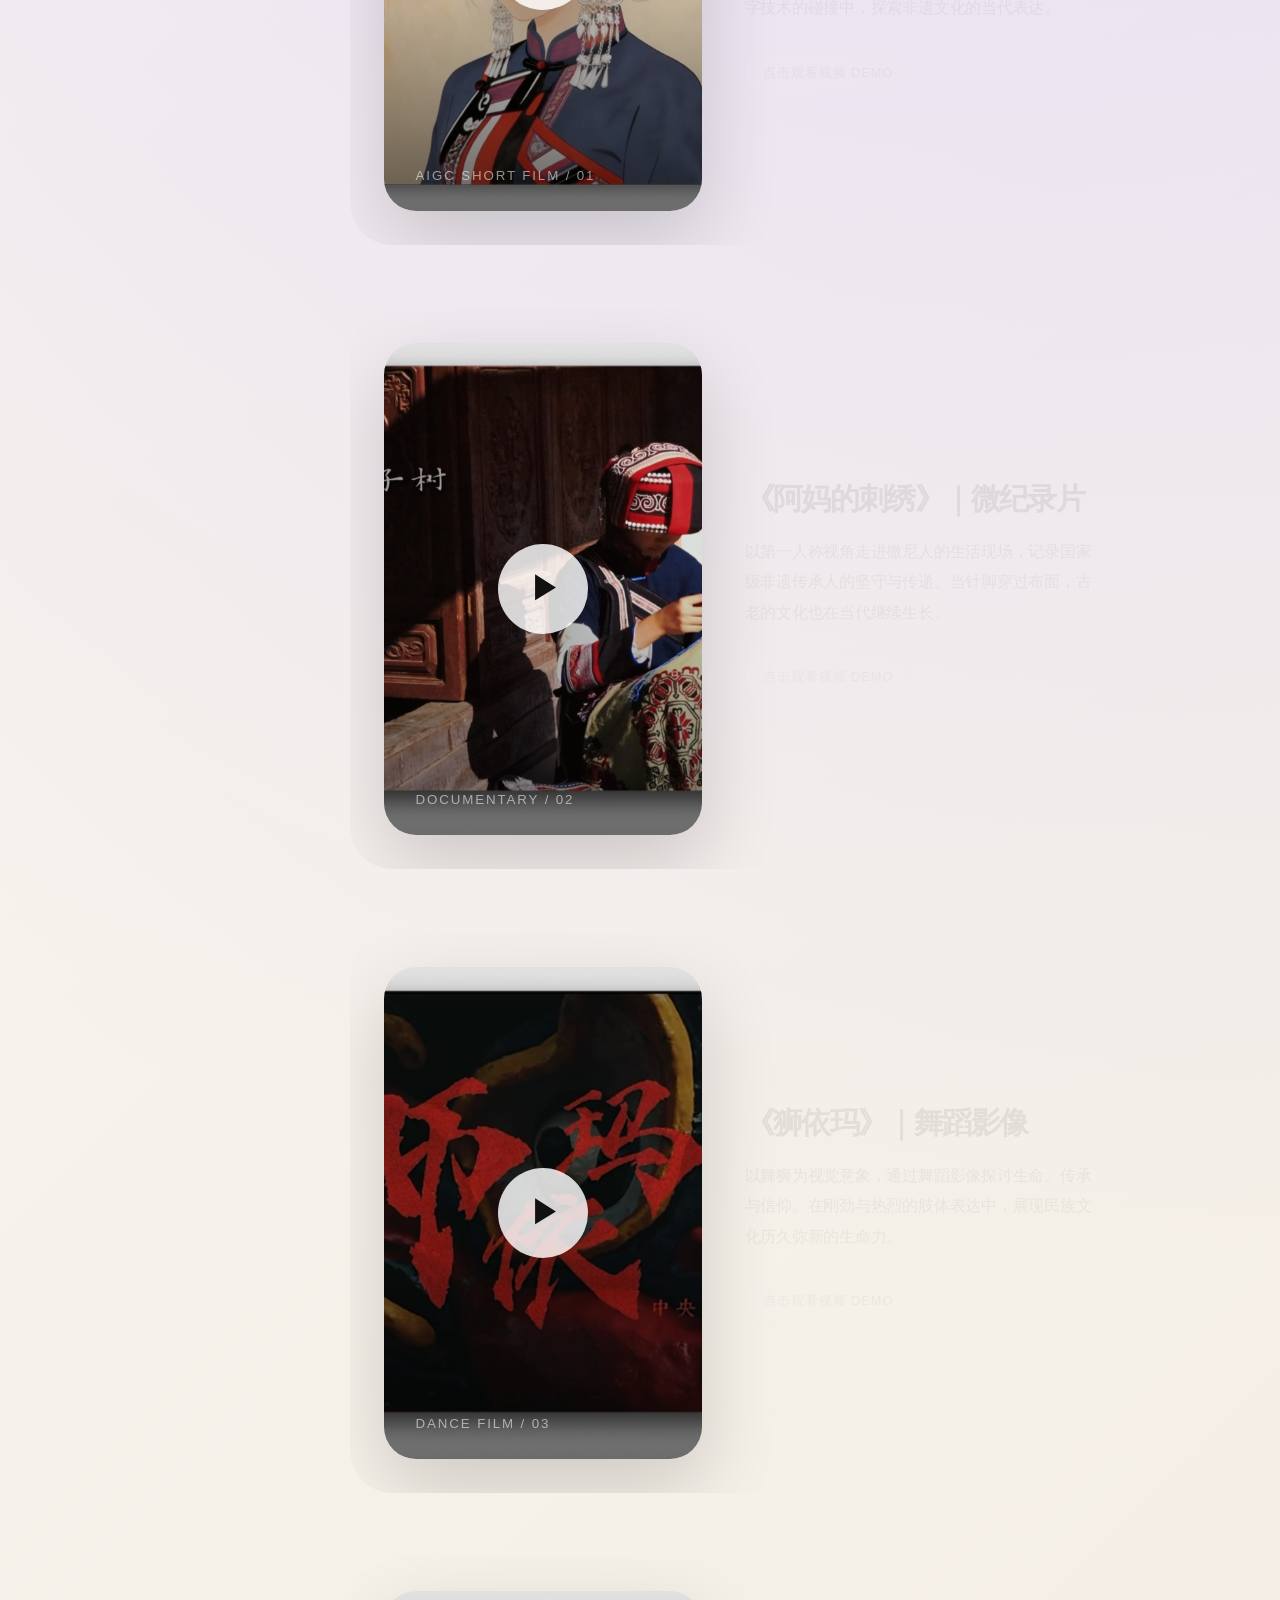
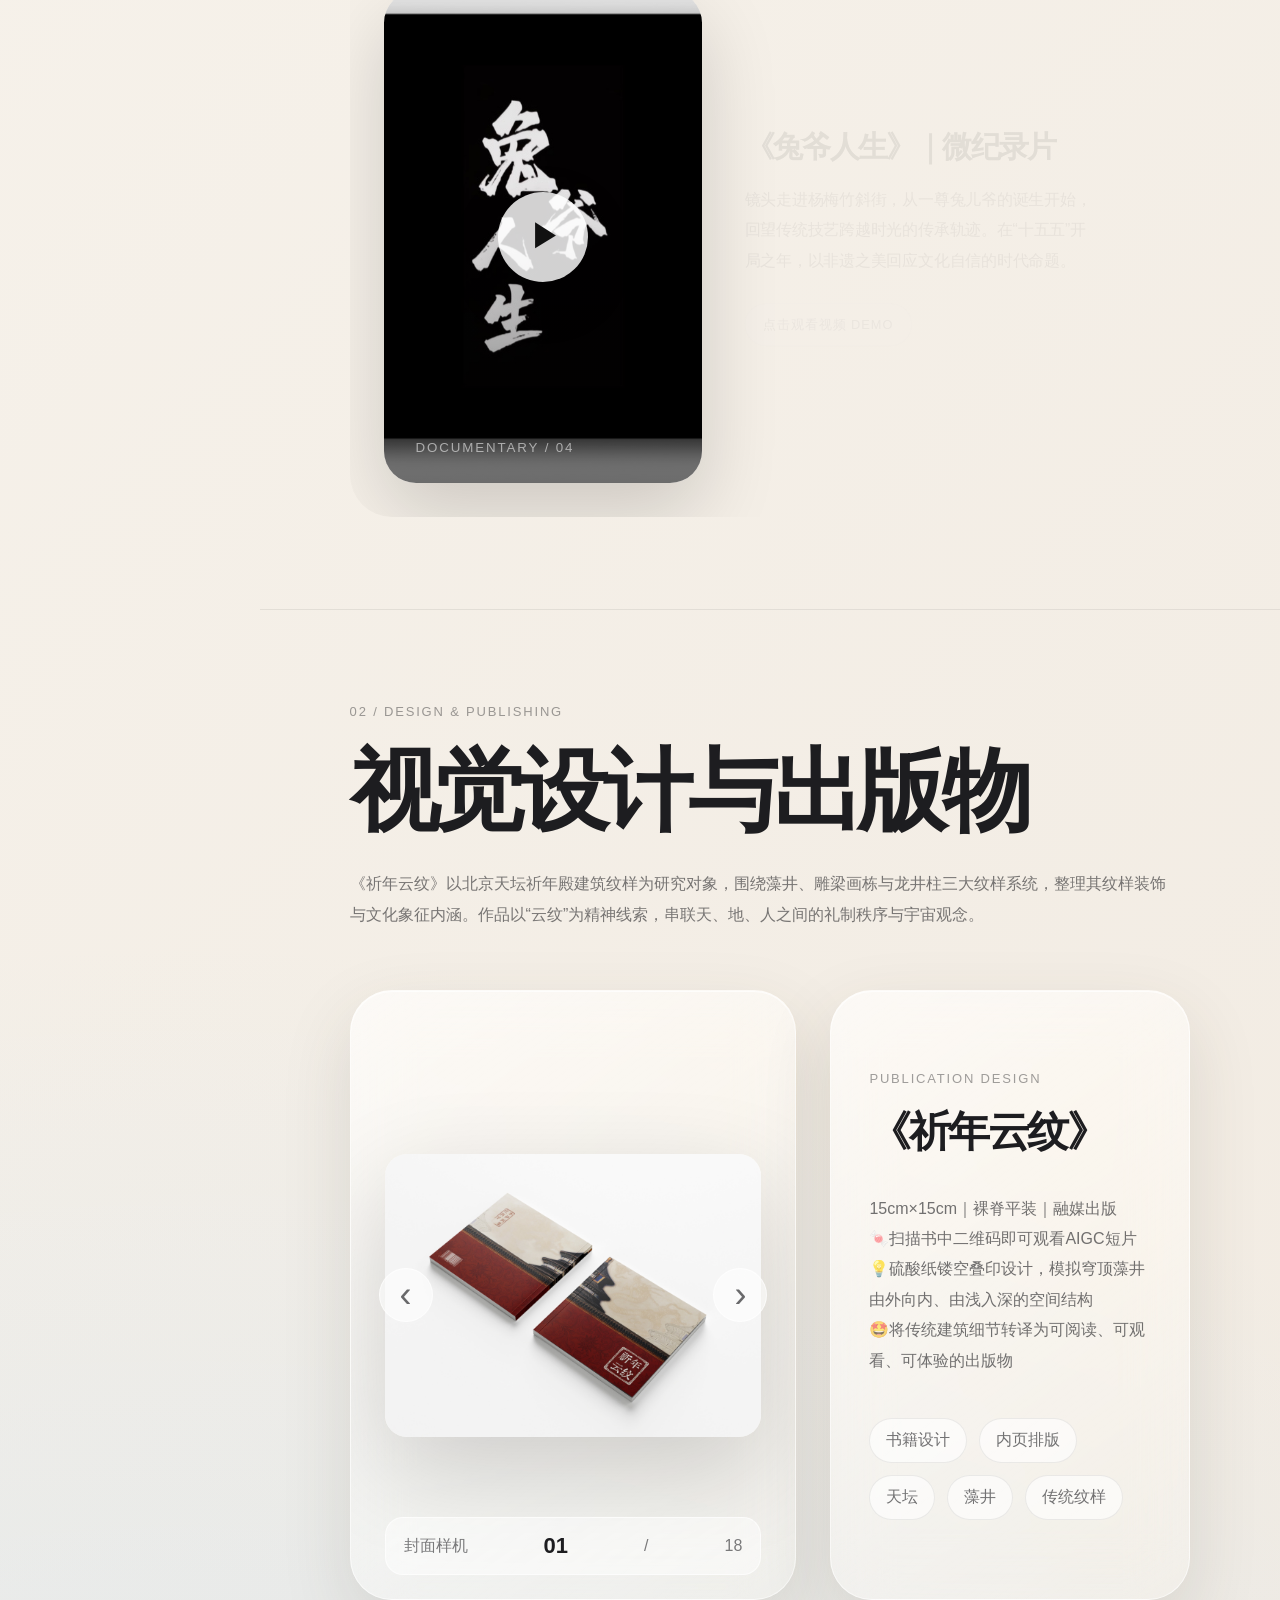
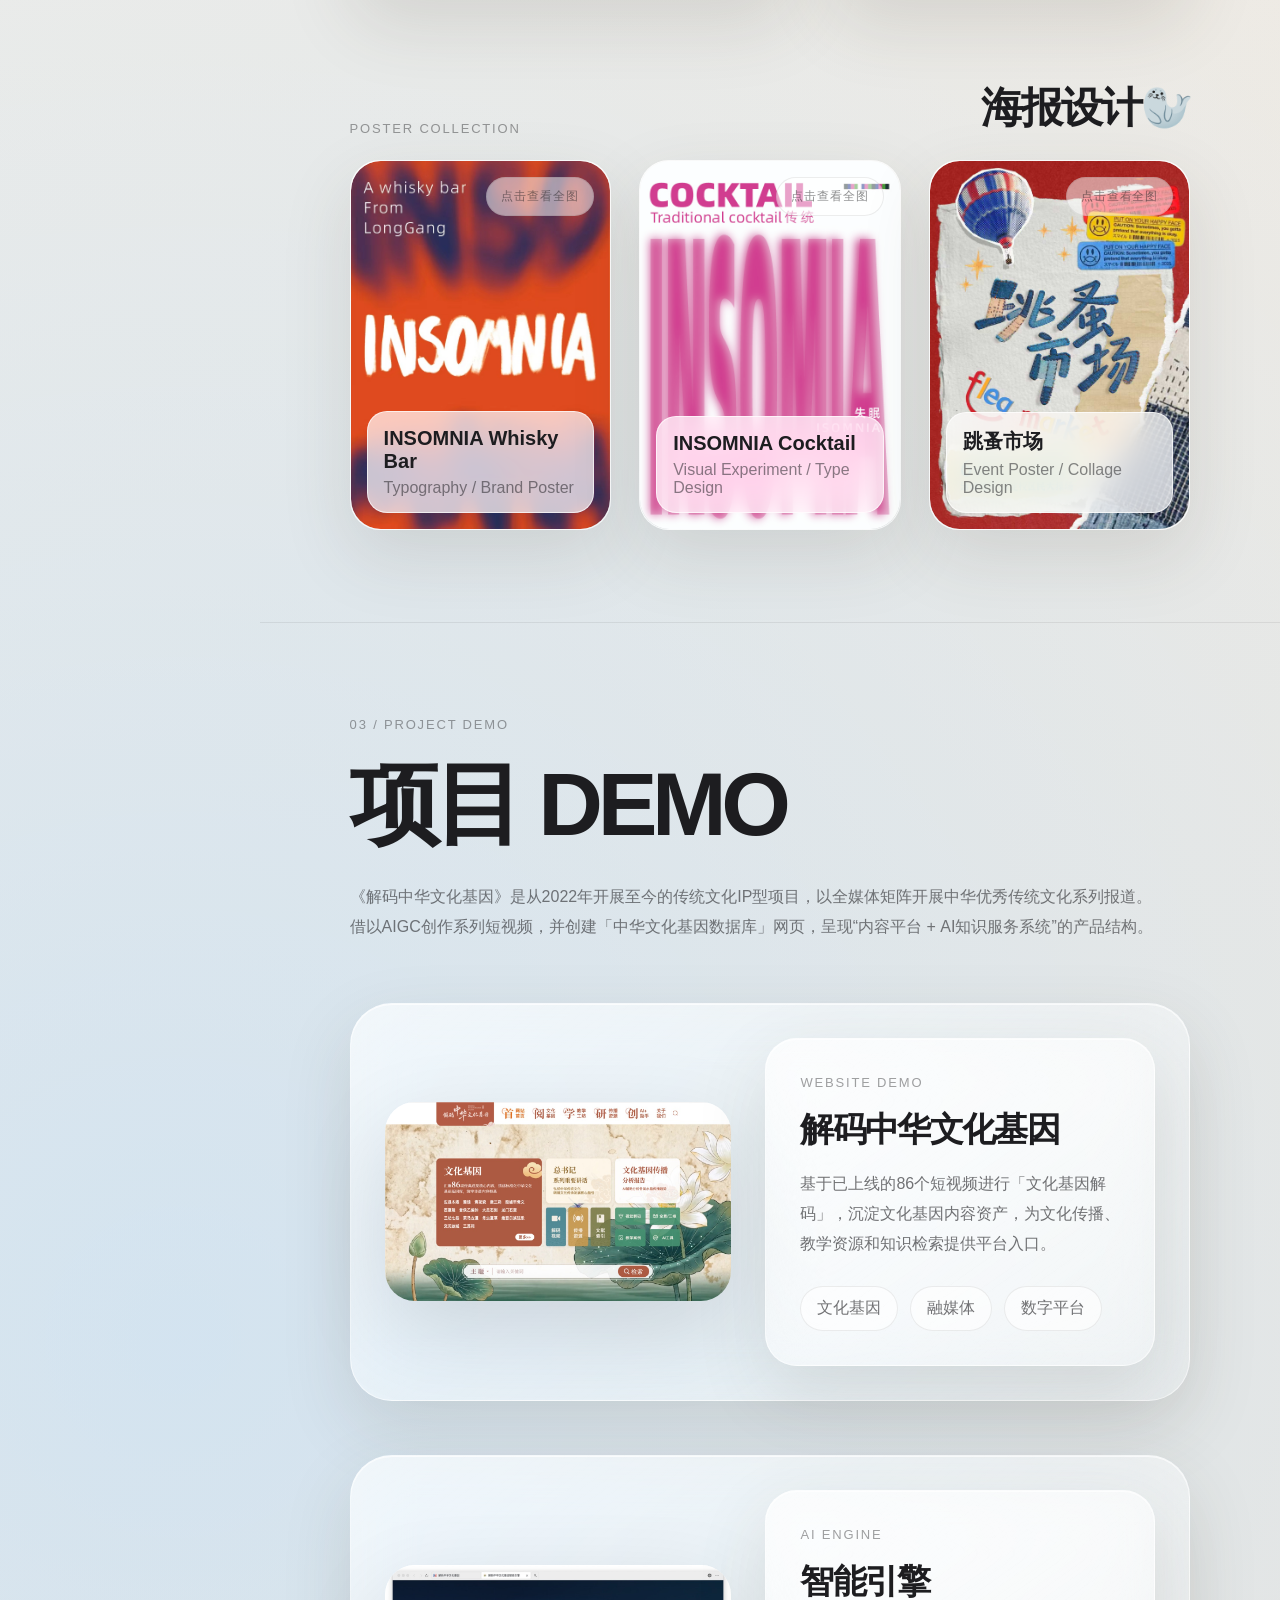
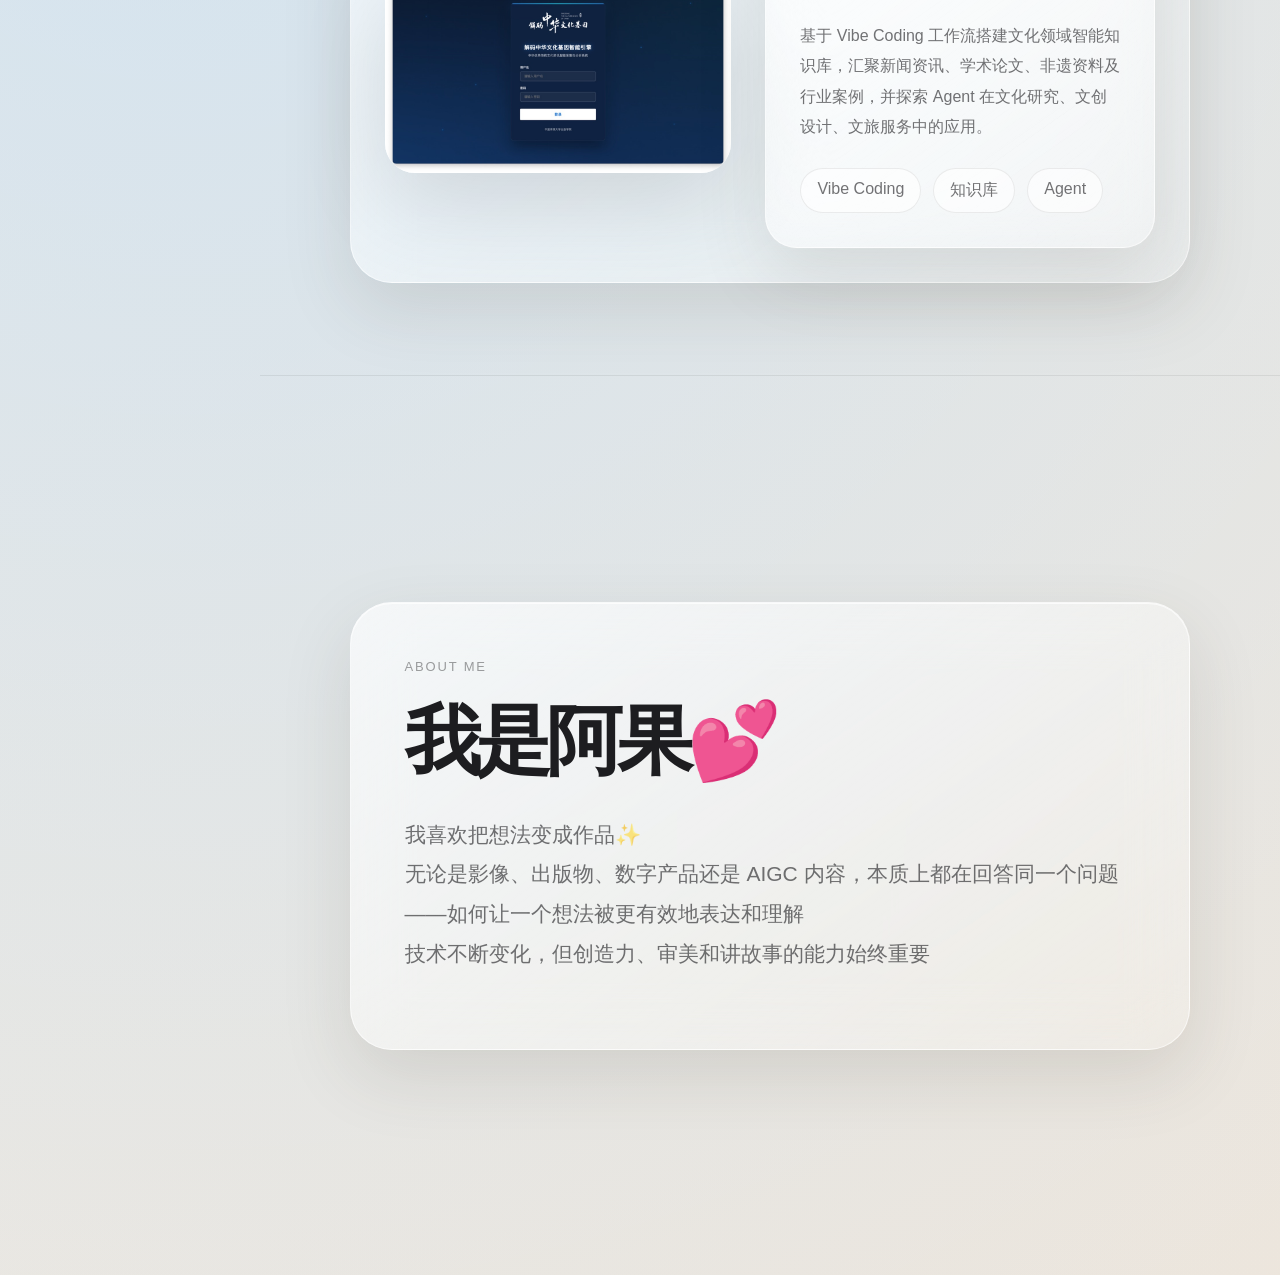
==== commit 703d364d: "Add files via upload" ====
--- a/index.html
+++ b/index.html
@@ -4,7 +4,7 @@
   <meta charset="UTF-8" />
   <meta name="viewport" content="width=device-width, initial-scale=1.0" />
   <title>李伊阿果 · Portfolio</title>
-  <link rel="stylesheet" href="style.css" />
+  <link rel="stylesheet" href="style.css?v=video-frame-fix-20260619" />
 </head>
 <body>
   <div class="cursor-glow"></div>
@@ -21,7 +21,7 @@
 
   <main>
     <section id="home" class="hero section">
-      <div class="topline"><span>AIGC CREATOR / AI PRODUCT EXPLORER</span><a href="mailto:1071947963@qq.com">CONTACT</a></div>
+      <div class="topline"><span class="topline-id">AIGC CREATOR / AI PRODUCT EXPLORER</span><div class="topline-right"><a class="mobile-cta" href="mobile.html" aria-label="切换到手机版"><span class="mobile-cta-icon">📱</span><span class="mobile-cta-text"><b>手机版</b><small>MOBILE VIEW</small></span></a><span class="topline-divider" aria-hidden="true"></span><a class="topline-contact" href="mailto:1071947963@qq.com"><span class="topline-contact-label">CONTACT</span><span class="topline-contact-arrow">→</span></a></div></div>
       <h1 class="mega">PORTFOLIO</h1>
       <p class="hero-copy">嗨！我是阿果☺️一起用影像、设计和 AI 工作流，探索内容的新表达💗</p>
       <div class="folder-grid">
@@ -34,10 +34,10 @@
     <section id="videos" class="section">
       <div class="section-title"><span>01 / VIDEO WORKS</span><h2>视频作品</h2><p>点击面板查看视频小片🎬</p></div>
       <div class="video-waterfall">
-        <article class="video-card glass" data-video="assets/videos/ashima.mp4" data-title="《阿诗玛的花》｜AIGC短片"><div class="video-cover"><img src="assets/covers/ashima.jpg" class="cover-img" alt="《阿诗玛的花》封面"><div class="play">▶</div><small>AIGC SHORT FILM / 01</small></div><div class="video-info glass"><h3>《阿诗玛的花》｜AIGC短片</h3><p>基于纪录片《阿妈的刺绣》延伸创作，以AIGC动画解构撒尼刺绣的几何对称特征。在传统纹样与数字技术的碰撞中，探索非遗文化的当代表达。</p></div></article>
-        <article class="video-card glass" data-video="assets/videos/阿妈的刺绣.mp4" data-title="《阿妈的刺绣》"><div class="video-cover"><img src="assets/covers/amadecixiu.jpg" class="cover-img" alt="《阿妈的刺绣》封面"><div class="play">▶</div><small>DOCUMENTARY / 02</small></div><div class="video-info glass"><h3>《阿妈的刺绣》｜微纪录片</h3><p>以第一人称视角走进撒尼人的生活现场，记录国家级非遗传承人的坚守与传递。当针脚穿过布面，古老的文化也在当代继续生长。</p></div></article>
-        <article class="video-card glass" data-video="assets/videos/狮依玛.mp4" data-title="《狮依玛》"><div class="video-cover"><img src="assets/covers/shiyima.jpg" class="cover-img" alt="《狮依玛》封面"><div class="play">▶</div><small>DANCE FILM / 03</small></div><div class="video-info glass"><h3>《狮依玛》｜舞蹈影像</h3><p>以舞狮为视觉意象，通过舞蹈影像探讨生命、传承与信仰。在刚劲与热烈的肢体表达中，展现民族文化历久弥新的生命力。</p></div></article>
-        <article class="video-card glass" data-video="assets/videos/兔爷人生.mp4" data-title="《兔爷人生》"><div class="video-cover"><img src="assets/covers/tuye.jpg" class="cover-img" alt="《兔爷人生》封面"><div class="play">▶</div><small>DOCUMENTARY / 04</small></div><div class="video-info glass"><h3>《兔爷人生》｜微纪录片</h3><p>镜头走进杨梅竹斜街，从一尊兔儿爷的诞生开始，回望传统技艺跨越时光的传承轨迹。在“十五五”开局之年，以非遗之美回应文化自信的时代命题。</p></div></article>
+        <article class="video-card" data-video="assets/videos/ashima.mp4" data-title="《阿诗玛的花》｜AIGC短片"><div class="video-cover"><img src="assets/covers/ashima.jpg" class="cover-img" alt="《阿诗玛的花》封面"><div class="play">▶</div><small>AIGC SHORT FILM / 01</small></div><div class="video-info"><h3>《阿诗玛的花》｜AIGC短片</h3><p>基于纪录片《阿妈的刺绣》延伸创作，以AIGC动画解构撒尼刺绣的几何对称特征。在传统纹样与数字技术的碰撞中，探索非遗文化的当代表达。</p></div></article>
+        <article class="video-card" data-video="assets/videos/阿妈的刺绣.mp4" data-title="《阿妈的刺绣》"><div class="video-cover"><img src="assets/covers/amadecixiu.jpg" class="cover-img" alt="《阿妈的刺绣》封面"><div class="play">▶</div><small>DOCUMENTARY / 02</small></div><div class="video-info"><h3>《阿妈的刺绣》｜微纪录片</h3><p>以第一人称视角走进撒尼人的生活现场，记录国家级非遗传承人的坚守与传递。当针脚穿过布面，古老的文化也在当代继续生长。</p></div></article>
+        <article class="video-card" data-video="assets/videos/狮依玛.mp4" data-title="《狮依玛》"><div class="video-cover"><img src="assets/covers/shiyima.jpg" class="cover-img" alt="《狮依玛》封面"><div class="play">▶</div><small>DANCE FILM / 03</small></div><div class="video-info"><h3>《狮依玛》｜舞蹈影像</h3><p>以舞狮为视觉意象，通过舞蹈影像探讨生命、传承与信仰。在刚劲与热烈的肢体表达中，展现民族文化历久弥新的生命力。</p></div></article>
+        <article class="video-card" data-video="assets/videos/兔爷人生.mp4" data-title="《兔爷人生》"><div class="video-cover"><img src="assets/covers/tuye.jpg" class="cover-img" alt="《兔爷人生》封面"><div class="play">▶</div><small>DOCUMENTARY / 04</small></div><div class="video-info"><h3>《兔爷人生》｜微纪录片</h3><p>镜头走进杨梅竹斜街，从一尊兔儿爷的诞生开始，回望传统技艺跨越时光的传承轨迹。在“十五五”开局之年，以非遗之美回应文化自信的时代命题。</p></div></article>
       </div>
     </section>
 
@@ -47,7 +47,7 @@
       <div class="book-preview-wrap">
         <div class="book-preview glass">
           <button class="book-nav prev" aria-label="上一页">‹</button>
-          <div class="book-stage"><img id="bookImage" src="assets/book/book-01.png" alt="祈年云纹电子书预览" /></div>
+          <div class="book-stage"><img id="bookImage" src="assets/book/book-01.jpg" alt="祈年云纹电子书预览" /></div>
           <button class="book-nav next" aria-label="下一页">›</button>
           <div class="page-indicator"><span id="bookTitle">封面样机</span><b id="pageNow">01</b>/<span id="pageTotal">18</span></div>
         </div>
@@ -93,7 +93,7 @@
     </div>
   </div>
 
-  <script>const bookPages = [{"src": "assets/book/book-01.png", "title": "封面样机"}, {"src": "assets/book/book-02.png", "title": "扉页"}, {"src": "assets/book/book-03.png", "title": "引言页"}, {"src": "assets/book/book-04.png", "title": "藻井标题页"}, {"src": "assets/book/book-05.png", "title": "藻井解析"}, {"src": "assets/book/book-06.png", "title": "天圆地方"}, {"src": "assets/book/book-07.png", "title": "十二金柱"}, {"src": "assets/book/book-08.png", "title": "斗拱结构"}, {"src": "assets/book/book-09.png", "title": "风华四方"}, {"src": "assets/book/book-10.png", "title": "龙腾云霄"}, {"src": "assets/book/book-11.jpg", "title": "雕梁画栋"}, {"src": "assets/book/book-12.png", "title": "金龙和玺纹"}, {"src": "assets/book/book-13.jpg", "title": "金凤和玺纹"}, {"src": "assets/book/book-14.jpg", "title": "金龙和玺纹细节"}, {"src": "assets/book/book-15.jpg", "title": "祈年殿历史时间轴"}, {"src": "assets/book/book-16.jpg", "title": "尾声页"}, {"src": "assets/book/book-17.jpg", "title": "内页 17"}, {"src": "assets/book/book-18.jpg", "title": "内页 18"}];</script>
+  <script>const bookPages = [{"src": "assets/book/book-01.jpg", "title": "封面样机"}, {"src": "assets/book/book-02.jpg", "title": "扉页"}, {"src": "assets/book/book-03.jpg", "title": "引言页"}, {"src": "assets/book/book-04.jpg", "title": "藻井标题页"}, {"src": "assets/book/book-05.jpg", "title": "藻井解析"}, {"src": "assets/book/book-06.jpg", "title": "天圆地方"}, {"src": "assets/book/book-07.jpg", "title": "十二金柱"}, {"src": "assets/book/book-08.jpg", "title": "斗拱结构"}, {"src": "assets/book/book-09.jpg", "title": "风华四方"}, {"src": "assets/book/book-10.jpg", "title": "龙腾云霄"}, {"src": "assets/book/book-11.jpg", "title": "雕梁画栋"}, {"src": "assets/book/book-12.jpg", "title": "金龙和玺纹"}, {"src": "assets/book/book-13.jpg", "title": "金凤和玺纹"}, {"src": "assets/book/book-14.jpg", "title": "金龙和玺纹细节"}, {"src": "assets/book/book-15.jpg", "title": "祈年殿历史时间轴"}, {"src": "assets/book/book-16.jpg", "title": "尾声页"}, {"src": "assets/book/book-17.jpg", "title": "内页 17"}, {"src": "assets/book/book-18.jpg", "title": "内页 18"}];</script>
   <script src="script.js"></script>
 </body>
 </html>
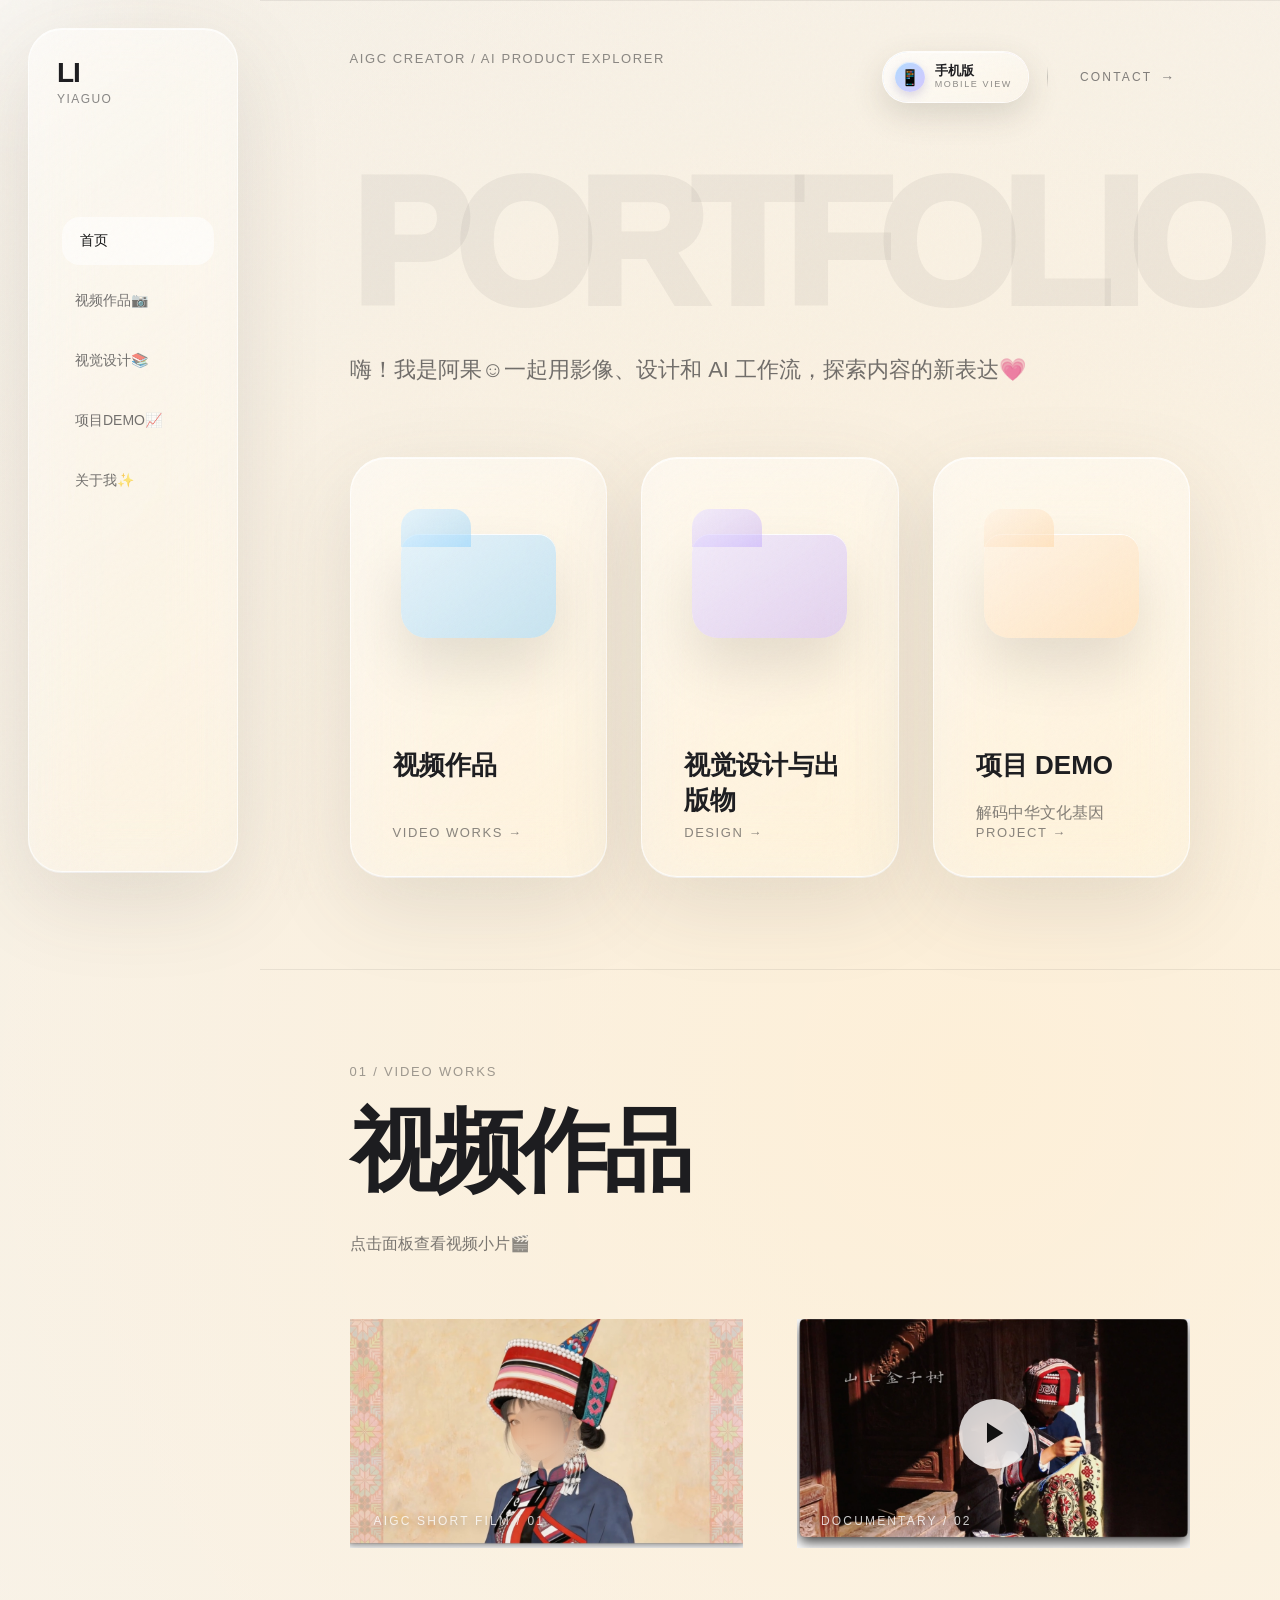
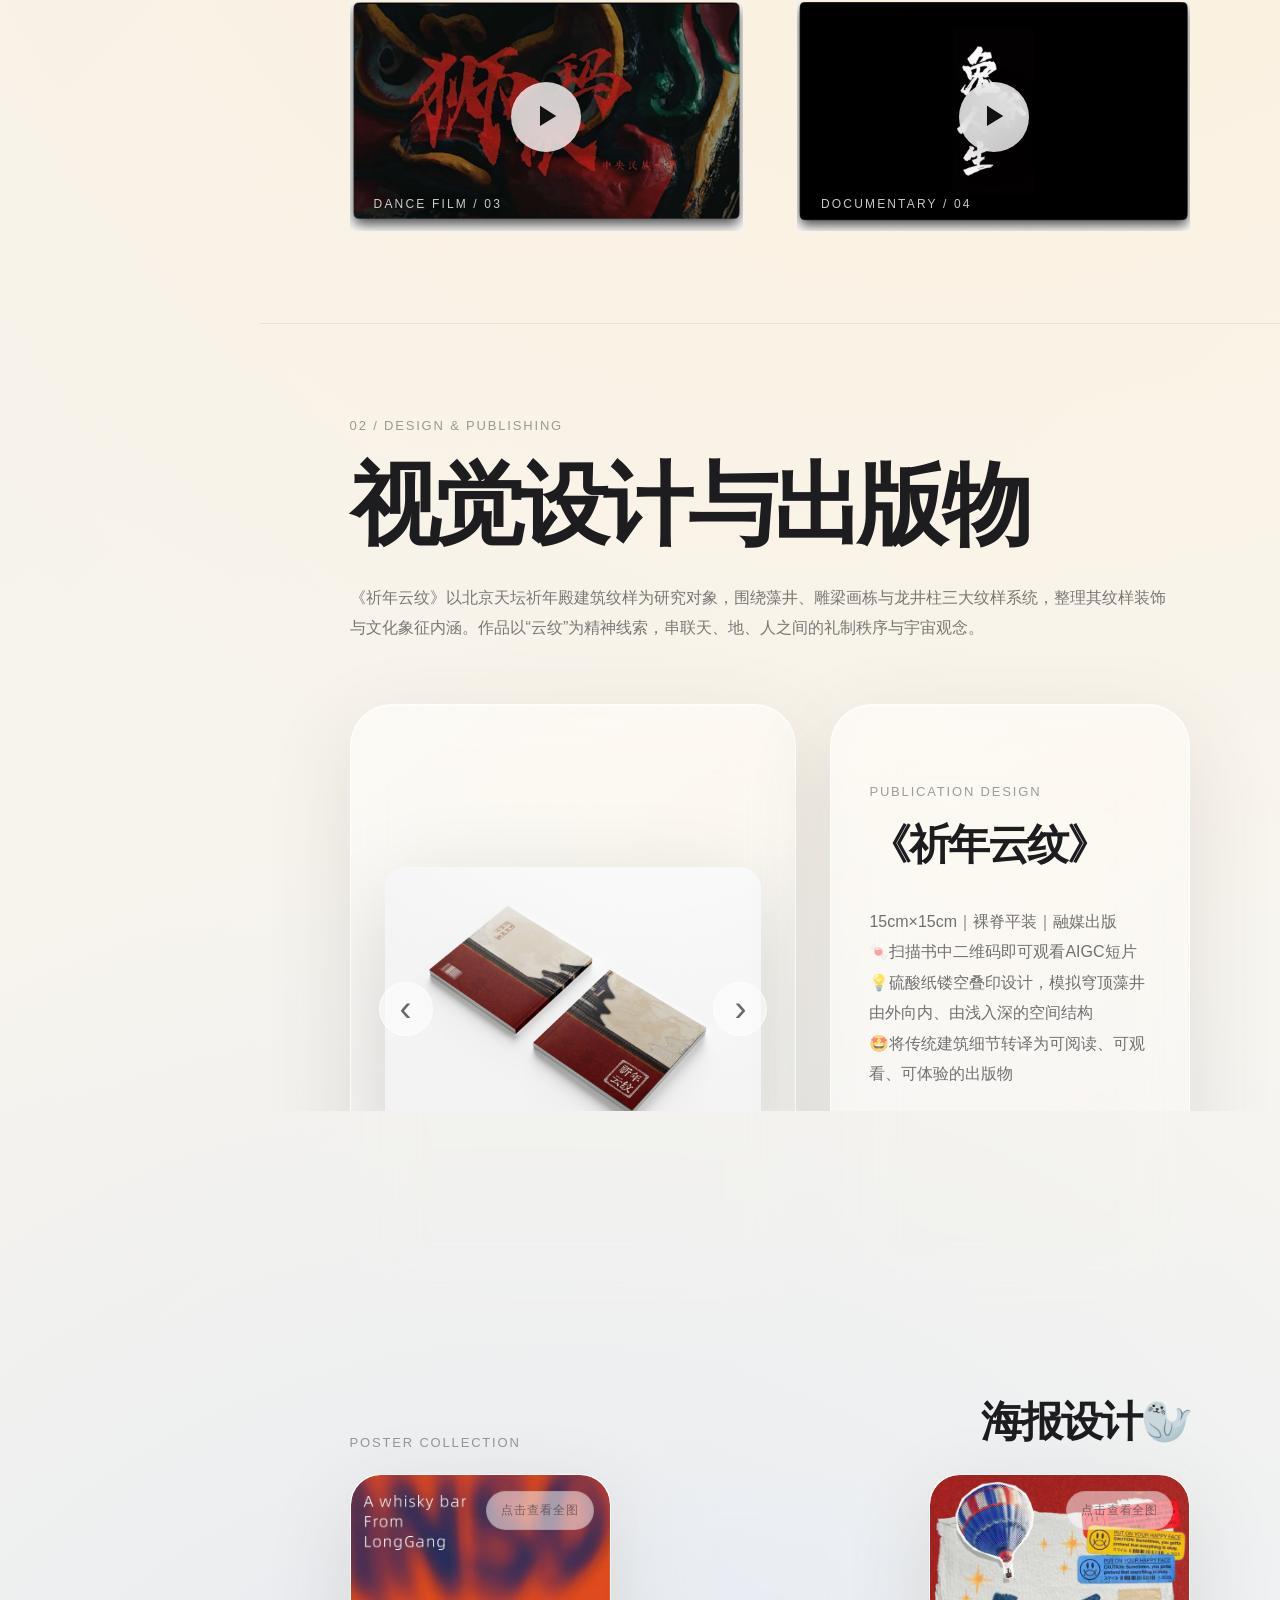
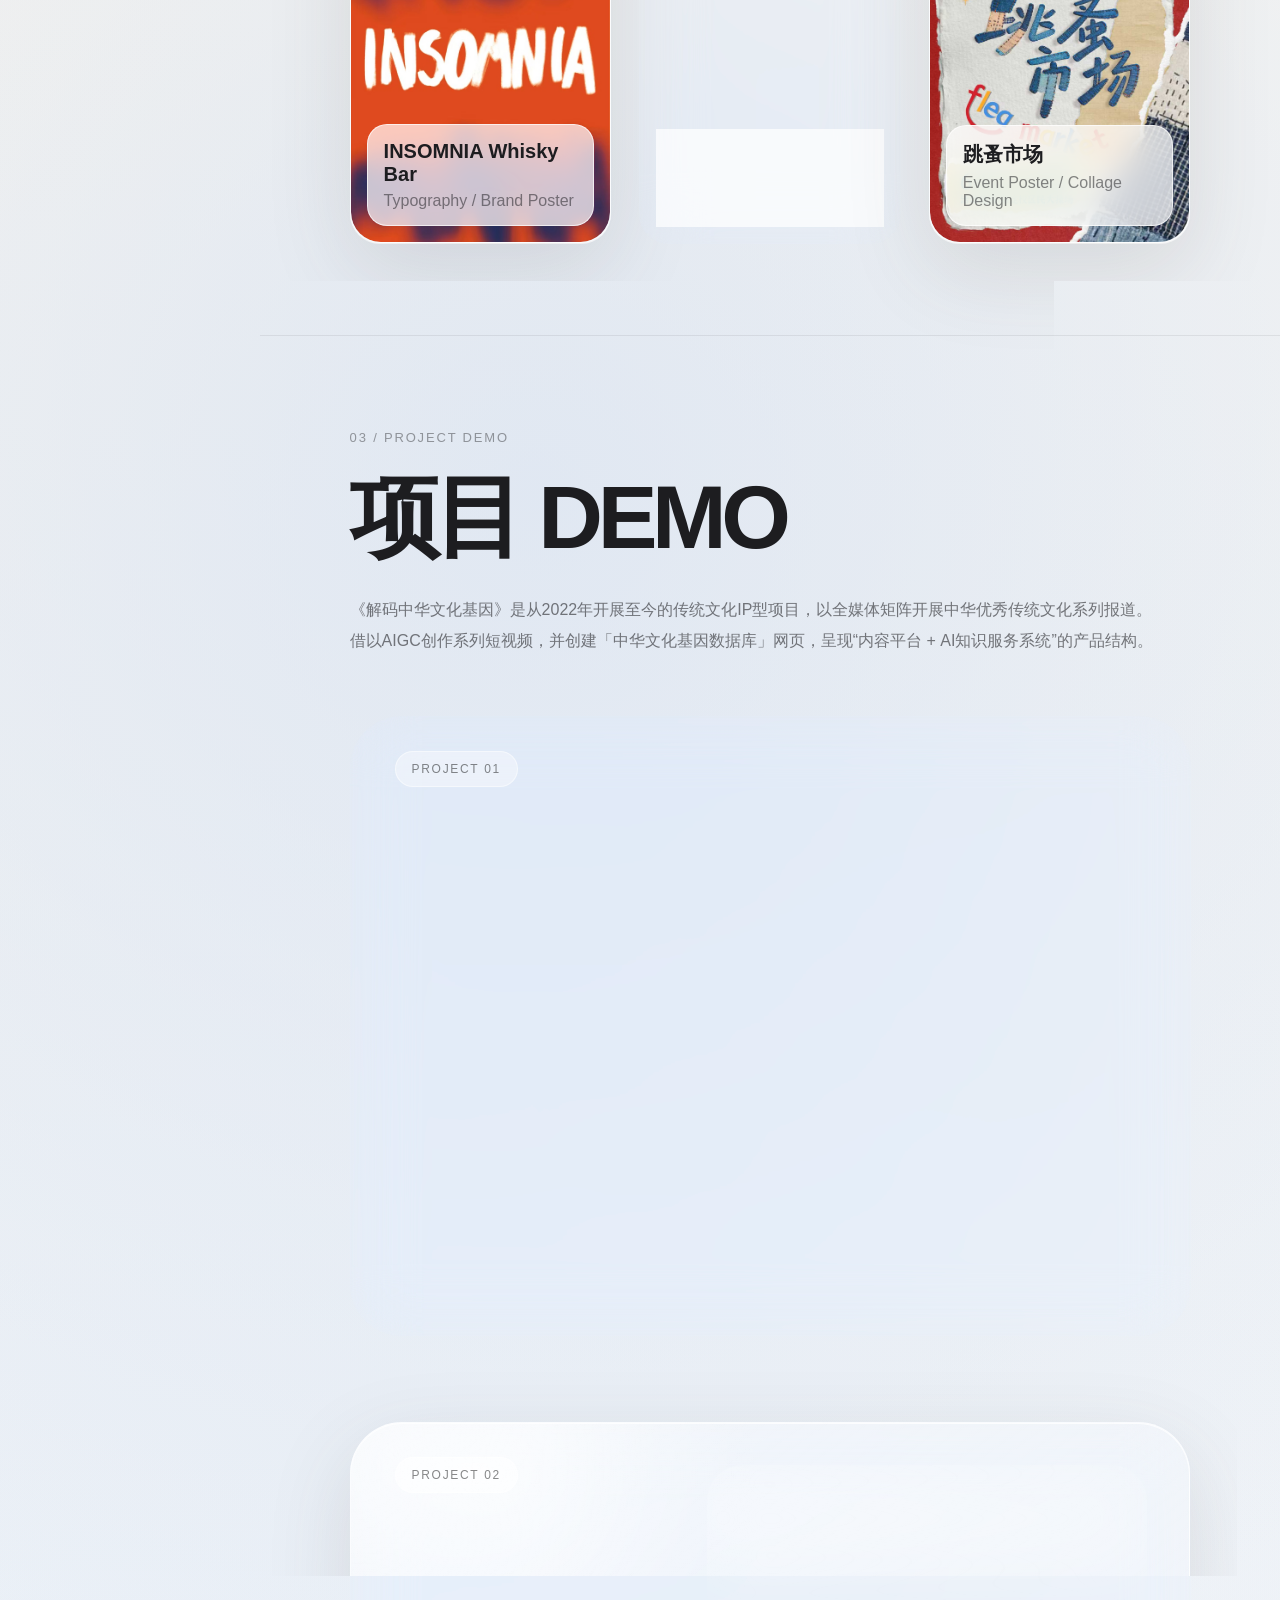
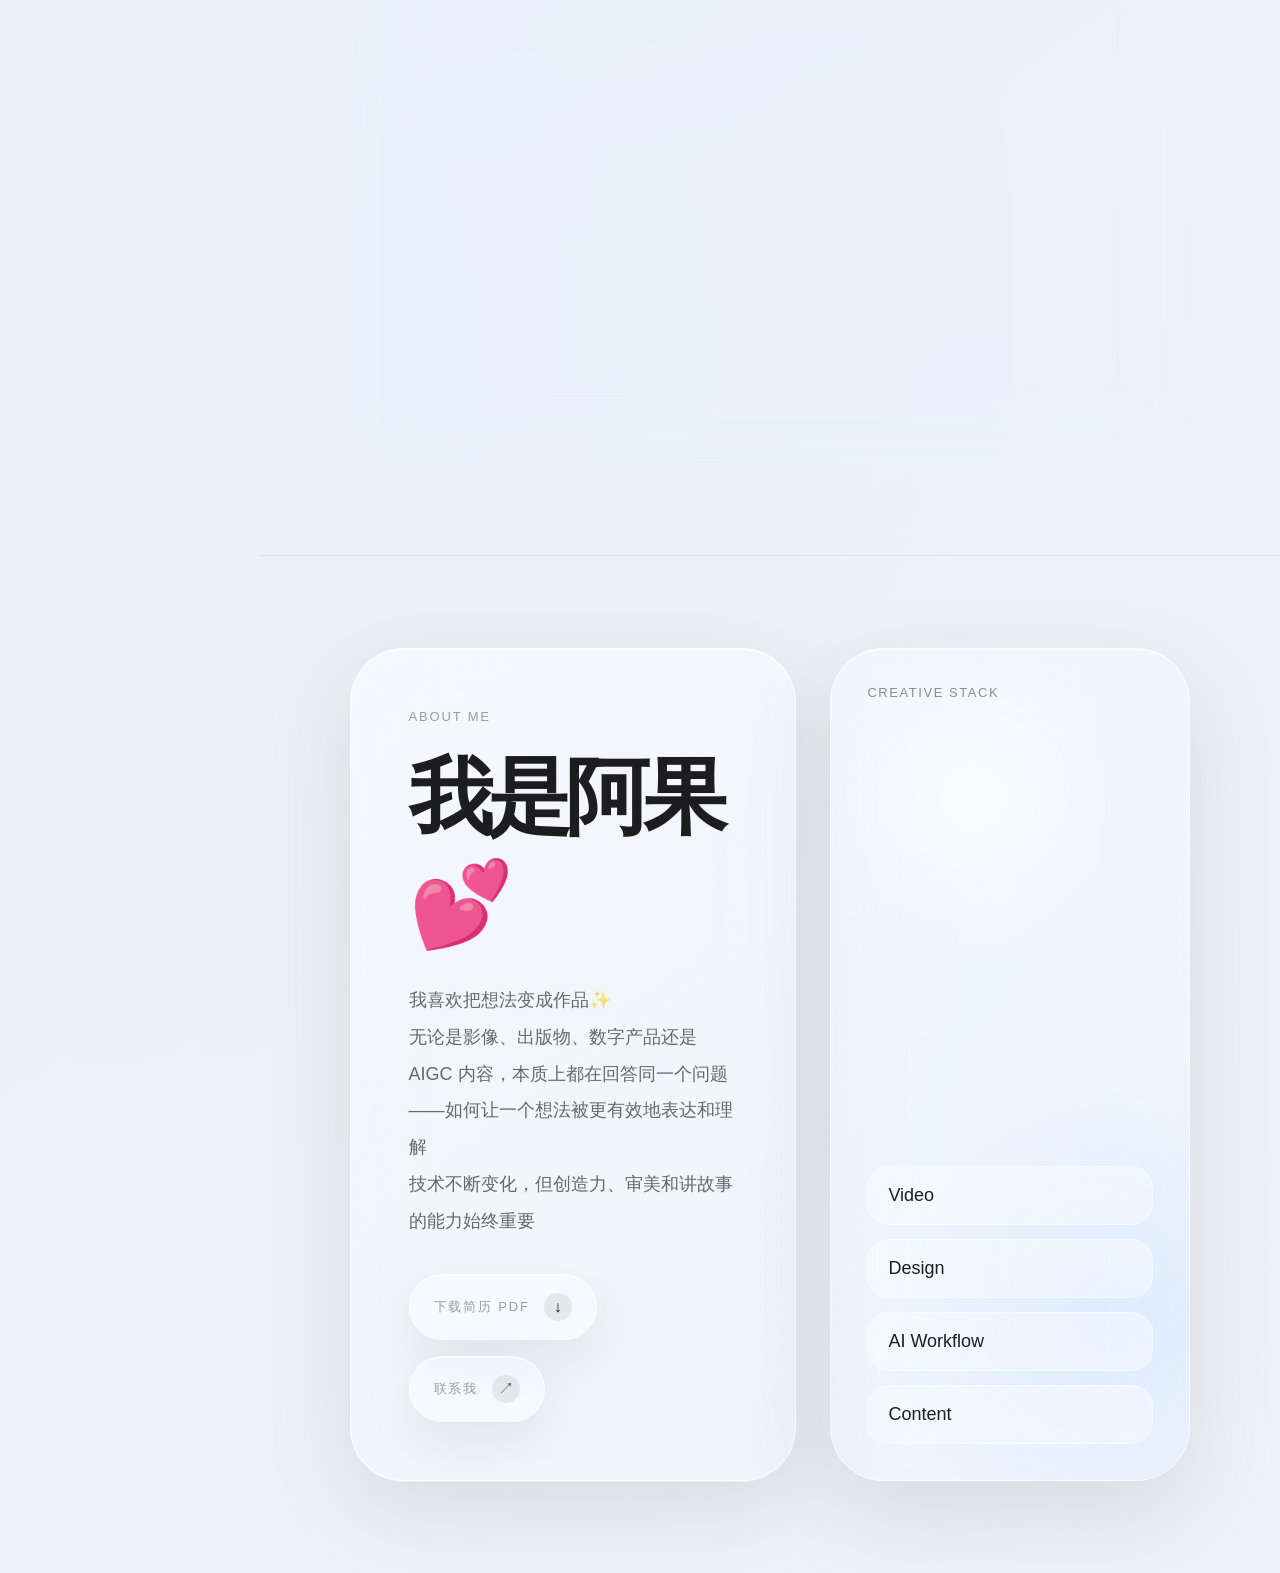
==== commit 45754926: "Initial portfolio commit" ====
--- a/index.html
+++ b/index.html
@@ -4,7 +4,7 @@
   <meta charset="UTF-8" />
   <meta name="viewport" content="width=device-width, initial-scale=1.0" />
   <title>李伊阿果 · Portfolio</title>
-  <link rel="stylesheet" href="style.css?v=video-frame-fix-20260619" />
+  <link rel="stylesheet" href="style.css" />
 </head>
 <body>
   <div class="cursor-glow"></div>
@@ -66,8 +66,8 @@
     <section id="demo" class="section">
       <div class="section-title"><span>03 / PROJECT DEMO</span><h2>项目 DEMO</h2><p>《解码中华文化基因》是从2022年开展至今的传统文化IP型项目，以全媒体矩阵开展中华优秀传统文化系列报道。<br>借以AIGC创作系列短视频，并创建「中华文化基因数据库」网页，呈现“内容平台 + AI知识服务系统”的产品结构。</p></div>
       <div class="project-stack">
-        <article class="project-panel glass"><div class="project-shot"><img src="assets/demo/culture-home.jpg" alt="解码中华文化基因网站首页"></div><div class="project-text glass"><span>WEBSITE DEMO</span><h3>解码中华文化基因</h3><p>基于已上线的86个短视频进行「文化基因解码」，沉淀文化基因内容资产，为文化传播、教学资源和知识检索提供平台入口。</p><div class="mini-tags"><b>文化基因</b><b>融媒体</b><b>数字平台</b></div></div></article>
-        <article class="project-panel glass"><div class="project-shot"><img src="assets/demo/engine-home.jpg" alt="解码中华文化基因智能引擎首页"></div><div class="project-text glass"><span>AI ENGINE</span><h3>智能引擎</h3><p>基于 Vibe Coding 工作流搭建文化领域智能知识库，汇聚新闻资讯、学术论文、非遗资料及行业案例，并探索 Agent 在文化研究、文创设计、文旅服务中的应用。</p><div class="mini-tags"><b>Vibe Coding</b><b>知识库</b><b>Agent</b></div></div></article>
+        <article class="project-panel glass"><div class="project-index">PROJECT 01</div><div class="project-shot"><img src="assets/demo/culture-home.jpg" alt="解码中华文化基因网站首页"></div><div class="project-text glass"><span>WEBSITE DEMO</span><h3>解码中华文化基因</h3><p>基于已上线的86个短视频进行「文化基因解码」，沉淀文化基因内容资产，为文化传播、教学资源和知识检索提供平台入口。</p><div class="mini-tags"><b>文化基因</b><b>融媒体</b><b>数字平台</b></div><div class="project-meta"><span><em>ROLE</em>内容策划 / 平台构想</span><span><em>OUTPUT</em>网页首页 / 内容入口</span><span><em>VALUE</em>文化知识可视化</span></div></div></article>
+        <article class="project-panel glass"><div class="project-index">PROJECT 02</div><div class="project-shot"><img src="assets/demo/engine-home.jpg" alt="解码中华文化基因智能引擎首页"></div><div class="project-text glass"><span>AI ENGINE</span><h3>智能引擎</h3><p>基于 Vibe Coding 工作流搭建文化领域智能知识库，汇聚新闻资讯、学术论文、非遗资料及行业案例，并探索 Agent 在文化研究、文创设计、文旅服务中的应用。</p><div class="mini-tags"><b>Vibe Coding</b><b>知识库</b><b>Agent</b></div><div class="project-meta"><span><em>ROLE</em>数据运营 / 产品测试</span><span><em>TOOLS</em>AI Coding / 知识库</span><span><em>OUTPUT</em>智能引擎原型</span></div></div></article>
       </div>
     </section>
 
@@ -76,6 +76,14 @@
         <div class="about-card glass"><span>ABOUT ME</span><h2>我是阿果💕</h2><p>我喜欢把想法变成作品✨<br>
 无论是影像、出版物、数字产品还是 AIGC 内容，本质上都在回答同一个问题——如何让一个想法被更有效地表达和理解
 <br>技术不断变化，但创造力、审美和讲故事的能力始终重要</p>
+        <div class="resume-actions">
+          <a class="resume-btn" href="assets/resume/李伊阿果的简历.pdf" download><span>下载简历 PDF</span><i>↓</i></a>
+          <a class="resume-btn ghost" href="mailto:1071947963@qq.com"><span>联系我</span><i>↗</i></a>
+        </div>
+        </div>
+        <div class="about-orbit glass">
+          <div class="orbit-title">Creative Stack</div>
+          <div class="orbit-list"><b>Video</b><b>Design</b><b>AI Workflow</b><b>Content</b></div>
         </div>
       </div>
     </section>
--- a/style.css
+++ b/style.css
@@ -1,4 +1,4 @@
-*{box-sizing:border-box}html{scroll-behavior:smooth}body{margin:0;color:#1d1d20;background:radial-gradient(circle at 80% 10%,rgba(214,200,255,.55),transparent 30%),radial-gradient(circle at 14% 80%,rgba(178,219,255,.48),transparent 32%),linear-gradient(135deg,#faf7f1,#eee6dc);font-family:-apple-system,BlinkMacSystemFont,"SF Pro Display","PingFang SC","Helvetica Neue",Arial,sans-serif;overflow-x:hidden}a{text-decoration:none;color:inherit}.noise{position:fixed;inset:0;pointer-events:none;opacity:.035;background-image:url("data:image/svg+xml,%3Csvg viewBox='0 0 300 300' xmlns='http://www.w3.org/2000/svg'%3E%3Cfilter id='n'%3E%3CfeTurbulence type='fractalNoise' baseFrequency='.9' numOctaves='4' stitchTiles='stitch'/%3E%3C/filter%3E%3Crect width='300' height='300' filter='url(%23n)' opacity='.7'/%3E%3C/svg%3E");z-index:99}.cursor-glow{position:fixed;width:360px;height:360px;border-radius:50%;background:radial-gradient(circle,rgba(255,255,255,.75),transparent 64%);transform:translate(-50%,-50%);pointer-events:none;z-index:1;mix-blend-mode:soft-light}.glass{background:linear-gradient(145deg,rgba(255,255,255,.68),rgba(255,255,255,.22));border:1px solid rgba(255,255,255,.58);box-shadow:inset 0 1px 0 rgba(255,255,255,.7),0 26px 70px rgba(71,62,50,.13);backdrop-filter:blur(28px) saturate(160%);-webkit-backdrop-filter:blur(28px) saturate(160%)}.dock{position:fixed;left:28px;top:28px;bottom:28px;width:210px;border-radius:34px;z-index:20;padding:28px;display:flex;flex-direction:column}.logo b{display:block;font-size:28px;letter-spacing:-.04em}.logo span{font-size:12px;color:rgba(29,29,32,.52);letter-spacing:.12em}.dock a{padding:15px 18px;border-radius:18px;margin-top:12px;color:rgba(29,29,32,.62);font-size:14px;transition:.28s}.dock a:first-of-type{margin-top:110px}.dock a:hover,.dock a.active{background:rgba(255,255,255,.58);color:#111;transform:translateX(5px)}main{margin-left:260px}.section{min-height:100vh;padding:92px 7vw;border-top:1px solid rgba(30,30,34,.08);position:relative}.topline{display:flex;justify-content:space-between;color:rgba(29,29,32,.5);font-size:13px;letter-spacing:.12em}.hero{padding-top:50px}.mega{font-size:clamp(86px,14vw,225px);line-height:.8;letter-spacing:-.09em;margin:70px 0 0;color:rgba(29,29,32,.055);font-weight:950}.hero-copy{font-size:22px;line-height:1.85;width:min(760px,90%);margin:34px 0 66px;color:rgba(29,29,32,.62)}.folder-grid{display:grid;grid-template-columns:repeat(3,1fr);gap:34px}.folder{height:420px;border-radius:36px;padding:42px;position:relative;overflow:hidden;transition:.35s}.folder:hover{transform:translateY(-14px) scale(1.015);box-shadow:0 42px 110px rgba(71,62,50,.18)}.folder-3d{width:155px;height:104px;border-radius:18px 18px 26px 26px;margin:34px auto 110px;background:linear-gradient(145deg,rgba(255,255,255,.58),rgba(255,255,255,.08));box-shadow:inset 0 1px 0 rgba(255,255,255,.9),0 30px 55px rgba(0,0,0,.1);position:relative}.folder-3d:before{content:"";position:absolute;left:0;top:-25px;width:70px;height:38px;border-radius:18px 18px 0 0;background:inherit}.blue .folder-3d{background-color:rgba(83,186,255,.35)}.violet .folder-3d{background-color:rgba(156,116,255,.3)}.amber .folder-3d{background-color:rgba(255,194,124,.34)}.folder h2{font-size:26px;margin:0 0 12px}.folder p{color:rgba(29,29,32,.55);line-height:1.7}.folder span{position:absolute;bottom:36px;left:42px;font-size:13px;color:rgba(29,29,32,.52);letter-spacing:.12em}.section-title{max-width:820px;margin-bottom:60px}.section-title span,.book-info span,.project-text span,.poster-head span{font-size:13px;color:rgba(29,29,32,.42);letter-spacing:.14em}.section-title h2{font-size:clamp(50px,7vw,96px);letter-spacing:-.06em;margin:12px 0}.section-title p{color:rgba(29,29,32,.58);line-height:1.9}.video-waterfall{display:grid;grid-template-columns:1fr;gap:64px;align-items:start}.video-card{height:560px;border-radius:42px;padding:34px;position:relative;overflow:hidden;cursor:pointer;display:grid;grid-template-columns:minmax(0,1.55fr) 420px;gap:34px;align-items:center}.video-card::before{content:"";position:absolute;inset:0;border-radius:42px;background:radial-gradient(circle at 18% 28%,rgba(255,255,255,.42),transparent 34%);opacity:0;transition:.42s ease;pointer-events:none}.video-card:hover::before{opacity:1}.video-cover{height:100%;width:100%;border-radius:32px;display:grid;place-items:center;position:relative;overflow:hidden;box-shadow:0 30px 78px rgba(0,0,0,.16);transition:.42s cubic-bezier(.2,.8,.2,1)}.video-card:hover .video-cover{transform:scale(.992)}.gradient-1{background:radial-gradient(circle at 30% 20%,#9fd3ff,transparent 30%),linear-gradient(135deg,#1a1a1d,#4e4f58)}.gradient-2{background:radial-gradient(circle at 70% 20%,#dfc2ff,transparent 34%),linear-gradient(135deg,#15151a,#575064)}.gradient-3{background:radial-gradient(circle at 80% 30%,#ffe0a8,transparent 35%),linear-gradient(135deg,#151515,#505259)}.gradient-4{background:radial-gradient(circle at 24% 30%,#b6e0ff,transparent 28%),radial-gradient(circle at 76% 72%,#ffd8b4,transparent 30%),linear-gradient(135deg,#121216,#44444f)}.play{width:90px;height:90px;border-radius:50%;background:rgba(255,255,255,.82);display:grid;place-items:center;font-size:32px;color:#111;box-shadow:0 18px 50px rgba(0,0,0,.18);padding-left:6px}.video-cover small{position:absolute;left:32px;bottom:28px;color:rgba(255,255,255,.55);letter-spacing:.14em}.video-info{position:relative;width:100%;height:420px;border-radius:32px;padding:34px;opacity:.08;transform:translateX(-28px) scale(.985);transition:.42s cubic-bezier(.2,.8,.2,1);display:flex;flex-direction:column;justify-content:center}.video-card:hover .video-info{opacity:1;transform:translateX(0) scale(1)}.video-info h3{margin:0 0 18px;font-size:30px;letter-spacing:-.04em}.video-info p{margin:0;color:rgba(29,29,32,.66);line-height:1.9;font-size:16px}.video-info::after{content:"点击观看视频 DEMO";display:inline-flex;align-items:center;justify-content:center;width:max-content;margin-top:28px;padding:12px 18px;border-radius:999px;background:rgba(255,255,255,.52);border:1px solid rgba(30,30,34,.08);font-size:13px;letter-spacing:.08em;color:rgba(29,29,32,.52)}.book-preview-wrap{display:grid;grid-template-columns:minmax(0,1.45fr) 360px;gap:34px;align-items:stretch}.book-preview{border-radius:42px;padding:34px;position:relative;min-height:610px;display:grid;place-items:center;overflow:hidden}.book-stage{width:100%;height:520px;border-radius:32px;display:grid;place-items:center;perspective:1200px}.book-stage img{max-width:100%;max-height:100%;object-fit:contain;border-radius:22px;box-shadow:0 32px 100px rgba(0,0,0,.16);transition:.45s cubic-bezier(.2,.8,.2,1);transform-origin:center}.book-stage img.flip{transform:rotateY(-8deg) scale(.985);opacity:.65}.book-nav{position:absolute;top:50%;transform:translateY(-50%);width:54px;height:54px;border-radius:50%;border:1px solid rgba(255,255,255,.66);background:rgba(255,255,255,.58);font-size:36px;line-height:1;cursor:pointer;color:rgba(29,29,32,.66);z-index:4}.book-nav:hover{background:rgba(255,255,255,.85);color:#111}.book-nav.prev{left:28px}.book-nav.next{right:28px}.page-indicator{position:absolute;left:34px;right:34px;bottom:24px;display:flex;justify-content:space-between;align-items:center;padding:15px 18px;border-radius:18px;background:rgba(255,255,255,.48);border:1px solid rgba(255,255,255,.62);color:rgba(29,29,32,.58)}.page-indicator b{font-size:22px;color:#1d1d20}.book-info{border-radius:42px;padding:38px;display:flex;flex-direction:column;justify-content:center}.book-info h3{font-size:42px;letter-spacing:-.06em;margin:18px 0}.book-info p{color:rgba(29,29,32,.62);line-height:1.9}.book-tags,.mini-tags,.skills{display:flex;gap:12px;flex-wrap:wrap;margin-top:26px}.book-tags b,.mini-tags b,.skills b{padding:11px 16px;border-radius:999px;background:rgba(255,255,255,.62);border:1px solid rgba(30,30,34,.08);font-weight:500;color:rgba(29,29,32,.62)}.poster-section{margin-top:80px}.poster-head{display:flex;justify-content:space-between;align-items:end;margin-bottom:24px}.poster-head h3{font-size:42px;letter-spacing:-.05em;margin:0}.poster-row{display:grid;grid-template-columns:repeat(3,1fr);gap:28px}.poster-card{border-radius:34px;padding:22px;transition:.35s;overflow:hidden}.poster-card:hover{transform:translateY(-10px) scale(1.015)}.poster-card img{width:100%;height:520px;object-fit:contain;background:rgba(255,255,255,.45);border-radius:24px;display:block;box-shadow:0 22px 60px rgba(0,0,0,.11)}.poster-card h4{font-size:20px;margin:20px 0 6px}.poster-card p{margin:0;color:rgba(29,29,32,.52)}.project-stack{display:grid;gap:54px}.project-panel{border-radius:42px;padding:34px;display:grid;grid-template-columns:minmax(0,1.55fr) 390px;gap:34px;align-items:center}.project-shot{border-radius:30px;overflow:hidden;background:rgba(255,255,255,.38);box-shadow:0 30px 90px rgba(0,0,0,.12)}.project-shot img{width:100%;display:block}.project-text{border-radius:32px;padding:34px}.project-text h3{font-size:34px;letter-spacing:-.05em;margin:16px 0}.project-text p{color:rgba(29,29,32,.62);line-height:1.9}.about{display:grid;place-items:center}.about-card{width:min(920px,100%);border-radius:42px;padding:54px}.about-card span{letter-spacing:.14em;color:rgba(29,29,32,.42);font-size:13px}.about-card h2{font-size:76px;letter-spacing:-.07em;margin:16px 0}.about-card p{font-size:21px;line-height:1.9;color:rgba(29,29,32,.62)}.modal{position:fixed;inset:0;z-index:100;display:none;align-items:center;justify-content:center;padding:40px}.modal.show{display:flex}.modal-bg{position:absolute;inset:0;background:rgba(18,18,22,.52);backdrop-filter:blur(18px)}.modal-box{position:relative;width:min(980px,92vw);border-radius:34px;padding:28px}.close{position:absolute;right:22px;top:18px;width:42px;height:42px;border:none;border-radius:50%;font-size:28px;background:rgba(255,255,255,.65);cursor:pointer}.modal-box h3{margin:8px 0 18px;font-size:28px}.modal-box video{width:100%;max-height:62vh;border-radius:24px;background:#111}.modal-tip{color:rgba(29,29,32,.55);line-height:1.7}@media(max-width:1050px){.dock{display:none}main{margin-left:0}.section{padding:70px 24px}.folder-grid,.video-waterfall,.book-preview-wrap,.poster-row,.project-panel{grid-template-columns:1fr}.mega{font-size:86px}.video-card{height:auto;min-height:auto;display:block}.video-cover{height:310px}.video-info{height:auto;opacity:1;transform:none;margin-top:22px}.video-card:hover .video-info{transform:none}.book-preview{min-height:auto}.book-stage{height:320px}.poster-card img{height:420px}.cursor-glow{display:none}}
+*{box-sizing:border-box}html{scroll-behavior:smooth}body{margin:0;color:#1d1d20;background:radial-gradient(circle at 80% 10%,rgba(214,200,255,.55),transparent 30%),radial-gradient(circle at 14% 80%,rgba(178,219,255,.48),transparent 32%),linear-gradient(135deg,#faf7f1,#eee6dc);font-family:-apple-system,BlinkMacSystemFont,"SF Pro Display","PingFang SC","Helvetica Neue",Arial,sans-serif;overflow-x:hidden}a{text-decoration:none;color:inherit}.noise{position:fixed;inset:0;pointer-events:none;opacity:.035;background-image:url("data:image/svg+xml,%3Csvg viewBox='0 0 300 300' xmlns='http://www.w3.org/2000/svg'%3E%3Cfilter id='n'%3E%3CfeTurbulence type='fractalNoise' baseFrequency='.9' numOctaves='4' stitchTiles='stitch'/%3E%3C/filter%3E%3Crect width='300' height='300' filter='url(%23n)' opacity='.7'/%3E%3C/svg%3E");z-index:99}.cursor-glow{position:fixed;width:360px;height:360px;border-radius:50%;background:radial-gradient(circle,rgba(255,255,255,.75),transparent 64%);transform:translate(-50%,-50%);pointer-events:none;z-index:1;mix-blend-mode:soft-light}.glass{background:linear-gradient(145deg,rgba(255,255,255,.68),rgba(255,255,255,.22));border:1px solid rgba(255,255,255,.58);box-shadow:inset 0 1px 0 rgba(255,255,255,.7),0 26px 70px rgba(71,62,50,.13);backdrop-filter:blur(28px) saturate(160%);-webkit-backdrop-filter:blur(28px) saturate(160%)}.dock{position:fixed;left:28px;top:28px;bottom:28px;width:210px;border-radius:34px;z-index:20;padding:28px;display:flex;flex-direction:column}.logo b{display:block;font-size:28px;letter-spacing:-.04em}.logo span{font-size:12px;color:rgba(29,29,32,.52);letter-spacing:.12em}.dock a{padding:15px 18px;border-radius:18px;margin-top:12px;color:rgba(29,29,32,.62);font-size:14px;transition:.28s}.dock a:first-of-type{margin-top:110px}.dock a:hover,.dock a.active{background:rgba(255,255,255,.58);color:#111;transform:translateX(5px)}main{margin-left:260px}.section{min-height:100vh;padding:92px 7vw;border-top:1px solid rgba(30,30,34,.08);position:relative}.topline{display:flex;justify-content:space-between;color:rgba(29,29,32,.5);font-size:13px;letter-spacing:.12em}.hero{padding-top:50px}.mega{font-size:clamp(86px,14vw,225px);line-height:.8;letter-spacing:-.09em;margin:70px 0 0;color:rgba(29,29,32,.055);font-weight:950}.hero-copy{font-size:22px;line-height:1.85;width:min(760px,90%);margin:34px 0 66px;color:rgba(29,29,32,.62)}.folder-grid{display:grid;grid-template-columns:repeat(3,1fr);gap:34px}.folder{height:420px;border-radius:36px;padding:42px;position:relative;overflow:hidden;transition:.35s}.folder:hover{transform:translateY(-14px) scale(1.015);box-shadow:0 42px 110px rgba(71,62,50,.18)}.folder-3d{width:155px;height:104px;border-radius:18px 18px 26px 26px;margin:34px auto 110px;background:linear-gradient(145deg,rgba(255,255,255,.58),rgba(255,255,255,.08));box-shadow:inset 0 1px 0 rgba(255,255,255,.9),0 30px 55px rgba(0,0,0,.1);position:relative}.folder-3d:before{content:"";position:absolute;left:0;top:-25px;width:70px;height:38px;border-radius:18px 18px 0 0;background:inherit}.blue .folder-3d{background-color:rgba(83,186,255,.35)}.violet .folder-3d{background-color:rgba(156,116,255,.3)}.amber .folder-3d{background-color:rgba(255,194,124,.34)}.folder h2{font-size:26px;margin:0 0 12px}.folder p{color:rgba(29,29,32,.55);line-height:1.7}.folder span{position:absolute;bottom:36px;left:42px;font-size:13px;color:rgba(29,29,32,.52);letter-spacing:.12em}.section-title{max-width:820px;margin-bottom:60px}.section-title span,.book-info span,.project-text span,.poster-head span{font-size:13px;color:rgba(29,29,32,.42);letter-spacing:.14em}.section-title h2{font-size:clamp(50px,7vw,96px);letter-spacing:-.06em;margin:12px 0}.section-title p{color:rgba(29,29,32,.58);line-height:1.9}.video-waterfall{display:grid;grid-template-columns:repeat(2,1fr);gap:34px;align-items:start}.video-card{min-height:auto;border-radius:34px;padding:0;position:relative;overflow:hidden;cursor:pointer;display:block;background:transparent;border:0;box-shadow:none;backdrop-filter:none;-webkit-backdrop-filter:none}.video-card::before{content:none}.video-cover{height:100%;min-height:0;width:100%;aspect-ratio:1.71/1;border-radius:34px;display:grid;place-items:center;position:relative;overflow:hidden;transition:.42s cubic-bezier(.2,.8,.2,1);background:transparent;border:0;box-shadow:none;backdrop-filter:none;-webkit-backdrop-filter:none}.video-card:hover .video-cover{filter:brightness(.92)}.gradient-1{background:radial-gradient(circle at 30% 20%,#9fd3ff,transparent 30%),linear-gradient(135deg,#1a1a1d,#4e4f58)}.gradient-2{background:radial-gradient(circle at 70% 20%,#dfc2ff,transparent 34%),linear-gradient(135deg,#15151a,#575064)}.gradient-3{background:radial-gradient(circle at 80% 30%,#ffe0a8,transparent 35%),linear-gradient(135deg,#151515,#505259)}.gradient-4{background:radial-gradient(circle at 24% 30%,#b6e0ff,transparent 28%),radial-gradient(circle at 76% 72%,#ffd8b4,transparent 30%),linear-gradient(135deg,#121216,#44444f)}.play{width:90px;height:90px;border-radius:50%;background:rgba(255,255,255,.82);display:grid;place-items:center;font-size:32px;color:#111;box-shadow:0 18px 50px rgba(0,0,0,.18);padding-left:6px}.video-cover small{position:absolute;left:32px;bottom:28px;color:rgba(255,255,255,.55);letter-spacing:.14em}.video-info{position:absolute;inset:18px;width:auto;max-width:none;max-height:none;border-radius:24px;padding:26px 28px;display:none;flex-direction:column;justify-content:center;align-items:flex-start;background:linear-gradient(145deg,rgba(255,255,255,.82),rgba(255,255,255,.36));border:1px solid rgba(255,255,255,.62);box-shadow:0 22px 60px rgba(0,0,0,.22);backdrop-filter:blur(24px) saturate(160%);-webkit-backdrop-filter:blur(24px) saturate(160%);z-index:5;pointer-events:none;transform:scale(.82);transform-origin:center;animation:none}.video-card:hover .video-info{display:flex;animation:videoInfoZoom .42s cubic-bezier(.2,.8,.2,1) forwards}@keyframes videoInfoZoom{from{transform:scale(.82);opacity:0}to{transform:scale(1);opacity:1}}.video-info h3{margin:0 0 12px;font-size:22px;letter-spacing:-.04em;color:#1d1d20}.video-info p{margin:0;color:rgba(29,29,32,.66);line-height:1.7;font-size:14px;display:-webkit-box;-webkit-line-clamp:5;-webkit-box-orient:vertical;overflow:hidden}.video-info::after{content:"点击观看视频 DEMO";display:inline-flex;align-items:center;justify-content:center;width:max-content;margin-top:14px;padding:9px 14px;border-radius:999px;background:rgba(255,255,255,.58);border:1px solid rgba(30,30,34,.08);font-size:11px;letter-spacing:.1em;color:rgba(29,29,32,.58)}.book-preview-wrap{display:grid;grid-template-columns:minmax(0,1.45fr) 360px;gap:34px;align-items:stretch}.book-preview{border-radius:42px;padding:34px;position:relative;min-height:610px;display:grid;place-items:center;overflow:hidden}.book-stage{width:100%;height:520px;border-radius:32px;display:grid;place-items:center;perspective:1200px}.book-stage img{max-width:100%;max-height:100%;object-fit:contain;border-radius:22px;box-shadow:0 32px 100px rgba(0,0,0,.16);transition:.45s cubic-bezier(.2,.8,.2,1);transform-origin:center}.book-stage img.flip{transform:rotateY(-8deg) scale(.985);opacity:.65}.book-nav{position:absolute;top:50%;transform:translateY(-50%);width:54px;height:54px;border-radius:50%;border:1px solid rgba(255,255,255,.66);background:rgba(255,255,255,.58);font-size:36px;line-height:1;cursor:pointer;color:rgba(29,29,32,.66);z-index:4}.book-nav:hover{background:rgba(255,255,255,.85);color:#111}.book-nav.prev{left:28px}.book-nav.next{right:28px}.page-indicator{position:absolute;left:34px;right:34px;bottom:24px;display:flex;justify-content:space-between;align-items:center;padding:15px 18px;border-radius:18px;background:rgba(255,255,255,.48);border:1px solid rgba(255,255,255,.62);color:rgba(29,29,32,.58)}.page-indicator b{font-size:22px;color:#1d1d20}.book-info{border-radius:42px;padding:38px;display:flex;flex-direction:column;justify-content:center}.book-info h3{font-size:42px;letter-spacing:-.06em;margin:18px 0}.book-info p{color:rgba(29,29,32,.62);line-height:1.9}.book-tags,.mini-tags,.skills{display:flex;gap:12px;flex-wrap:wrap;margin-top:26px}.book-tags b,.mini-tags b,.skills b{padding:11px 16px;border-radius:999px;background:rgba(255,255,255,.62);border:1px solid rgba(30,30,34,.08);font-weight:500;color:rgba(29,29,32,.62)}.poster-section{margin-top:80px}.poster-head{display:flex;justify-content:space-between;align-items:end;margin-bottom:24px}.poster-head h3{font-size:42px;letter-spacing:-.05em;margin:0}.poster-row{display:grid;grid-template-columns:repeat(3,1fr);gap:28px}.poster-card{border-radius:34px;padding:22px;transition:.35s;overflow:hidden}.poster-card:hover{transform:translateY(-10px) scale(1.015)}.poster-card img{width:100%;height:520px;object-fit:contain;background:rgba(255,255,255,.45);border-radius:24px;display:block;box-shadow:0 22px 60px rgba(0,0,0,.11)}.poster-card h4{font-size:20px;margin:20px 0 6px}.poster-card p{margin:0;color:rgba(29,29,32,.52)}.project-stack{display:grid;gap:54px}.project-panel{border-radius:42px;padding:34px;display:grid;grid-template-columns:minmax(0,1.55fr) 390px;gap:34px;align-items:center}.project-shot{border-radius:30px;overflow:hidden;background:rgba(255,255,255,.38);box-shadow:0 30px 90px rgba(0,0,0,.12)}.project-shot img{width:100%;display:block}.project-text{border-radius:32px;padding:34px}.project-text h3{font-size:34px;letter-spacing:-.05em;margin:16px 0}.project-text p{color:rgba(29,29,32,.62);line-height:1.9}.about{display:grid;place-items:center}.about-card{width:min(920px,100%);border-radius:42px;padding:54px}.about-card span{letter-spacing:.14em;color:rgba(29,29,32,.42);font-size:13px}.about-card h2{font-size:76px;letter-spacing:-.07em;margin:16px 0}.about-card p{font-size:21px;line-height:1.9;color:rgba(29,29,32,.62)}.modal{position:fixed;inset:0;z-index:100;display:none;align-items:center;justify-content:center;padding:40px}.modal.show{display:flex}.modal-bg{position:absolute;inset:0;background:rgba(18,18,22,.52);backdrop-filter:blur(18px)}.modal-box{position:relative;width:min(1100px,94vw);border-radius:34px;padding:0;overflow:hidden;background:linear-gradient(145deg,rgba(255,255,255,.68),rgba(255,255,255,.22));border:1px solid rgba(255,255,255,.58);box-shadow:inset 0 1px 0 rgba(255,255,255,.7),0 30px 90px rgba(0,0,0,.3);backdrop-filter:blur(28px) saturate(160%);-webkit-backdrop-filter:blur(28px) saturate(160%)}.close{position:absolute;right:22px;top:18px;width:42px;height:42px;border:none;border-radius:50%;font-size:26px;background:rgba(255,255,255,.85);cursor:pointer;z-index:5;box-shadow:0 6px 20px rgba(0,0,0,.18)}.modal-box h3{margin:24px 32px 0;font-size:22px;letter-spacing:-.03em;color:#1d1d20;font-weight:600}.modal-box video{width:100%;height:auto;max-height:84vh;aspect-ratio:16/9;object-fit:cover;border-radius:0;background:#000;display:block;margin:0;padding:0}.modal-tip{color:rgba(29,29,32,.55);line-height:1.7}@media(max-width:1050px){.dock{display:none}main{margin-left:0}.section{padding:70px 24px}.folder-grid,.book-preview-wrap,.poster-row,.project-panel{grid-template-columns:1fr}.video-waterfall{grid-template-columns:1fr;gap:54px}.mega{font-size:86px}.video-card{height:auto;min-height:auto;display:block}.video-cover{height:310px}.video-info{position:relative;inset:auto;width:auto;height:auto;opacity:1;transform:none;margin-top:18px;border-radius:22px;padding:22px 24px;pointer-events:auto}.video-card:hover .video-info{transform:none}.book-preview{min-height:auto}.book-stage{height:320px}.poster-card img{height:420px}.cursor-glow{display:none}}
 
 /* Poster full preview */
 .poster-card{
@@ -113,8 +113,21 @@
 
 /* Cover image update */
 .video-cover{
+  height:100%;
+  min-height:0;
+  width:100%;
+  aspect-ratio:1.71/1;
+  border-radius:34px;
+  display:grid;
+  place-items:center;
   position:relative;
   overflow:hidden;
+  transition:.42s cubic-bezier(.2,.8,.2,1);
+  background:transparent;
+  border:0;
+  box-shadow:none;
+  backdrop-filter:none;
+  -webkit-backdrop-filter:none;
 }
 .cover-img{
   position:absolute;
@@ -124,18 +137,21 @@
   object-fit:cover;
   display:block;
   z-index:0;
+  border-radius:34px;
+  box-shadow:0 26px 70px rgba(71,62,50,.18);
   transition:.75s cubic-bezier(.2,.8,.2,1);
 }
 .video-card:hover .cover-img{
-  transform:scale(1.045);
+  transform:scale(1.025);
 }
 .video-cover::after{
   content:"";
   position:absolute;
   inset:0;
   z-index:1;
-  background:linear-gradient(to top,rgba(0,0,0,.58),rgba(0,0,0,.08) 55%,rgba(0,0,0,.12));
+  background:linear-gradient(to top,rgba(0,0,0,.42),rgba(0,0,0,0) 55%,rgba(0,0,0,0));
   pointer-events:none;
+  border-radius:34px;
 }
 .video-cover .play,
 .video-cover small{
@@ -144,3 +160,999 @@
 .modal-tip{
   display:none !important;
 }
+
+/* Video card: image IS the card, no outer frame */
+.video-card{
+  border-radius:0 !important;
+  padding:0 !important;
+  overflow:visible !important;
+  background:none !important;
+  border:0 !important;
+  outline:0 !important;
+  box-shadow:none !important;
+  backdrop-filter:none !important;
+  -webkit-backdrop-filter:none !important;
+}
+.video-card::before{
+  content:none !important;
+}
+.video-cover{
+  border-radius:0 !important;
+  background:none !important;
+  border:0 !important;
+  box-shadow:none !important;
+  backdrop-filter:none !important;
+  -webkit-backdrop-filter:none !important;
+  outline:0 !important;
+}
+.cover-img{
+  border-radius:28px !important;
+  box-shadow:0 22px 60px rgba(71,62,50,.16) !important;
+}
+
+/* Mobile version CTA button + top bar layout */
+.topline-right{
+  display:inline-flex;
+  align-items:center;
+  gap:18px;
+}
+.topline-divider{
+  display:inline-block;
+  width:1px;
+  height:22px;
+  background:linear-gradient(to bottom,transparent,rgba(29,29,32,.22),transparent);
+}
+.topline-contact{
+  display:inline-flex;
+  align-items:center;
+  gap:8px;
+  padding:8px 14px;
+  border-radius:999px;
+  color:rgba(29,29,32,.55);
+  font-size:12px;
+  letter-spacing:.18em;
+  transition:.28s;
+}
+.topline-contact:hover{
+  background:rgba(255,255,255,.5);
+  color:#1d1d20;
+  transform:translateX(2px);
+}
+.topline-contact-arrow{
+  font-size:14px;
+  transition:transform .28s cubic-bezier(.2,.8,.2,1);
+}
+.topline-contact:hover .topline-contact-arrow{
+  transform:translateX(3px);
+}
+.mobile-cta{
+  display:inline-flex;
+  align-items:center;
+  gap:10px;
+  padding:10px 16px 10px 12px;
+  border-radius:999px;
+  background:linear-gradient(145deg,rgba(255,255,255,.78),rgba(255,255,255,.32));
+  border:1px solid rgba(255,255,255,.68);
+  box-shadow:inset 0 1px 0 rgba(255,255,255,.7),0 12px 32px rgba(71,62,50,.16);
+  backdrop-filter:blur(18px) saturate(160%);
+  -webkit-backdrop-filter:blur(18px) saturate(160%);
+  color:#1d1d20;
+  font-size:13px;
+  letter-spacing:.02em;
+  transition:transform .28s cubic-bezier(.2,.8,.2,1),box-shadow .28s;
+  position:relative;
+  overflow:hidden;
+}
+.mobile-cta::before{
+  content:"";
+  position:absolute;
+  inset:-1px;
+  border-radius:inherit;
+  padding:1px;
+  background:linear-gradient(135deg,rgba(178,219,255,.85),rgba(214,200,255,.85),rgba(255,210,170,.85));
+  -webkit-mask:linear-gradient(#000 0 0) content-box,linear-gradient(#000 0 0);
+  -webkit-mask-composite:xor;
+          mask-composite:exclude;
+  pointer-events:none;
+  opacity:.75;
+}
+.mobile-cta:hover{
+  transform:translateY(-2px) scale(1.02);
+  box-shadow:inset 0 1px 0 rgba(255,255,255,.8),0 18px 42px rgba(71,62,50,.22);
+}
+.mobile-cta-icon{
+  display:inline-flex;
+  align-items:center;
+  justify-content:center;
+  width:30px;
+  height:30px;
+  border-radius:50%;
+  background:linear-gradient(135deg,#b2dbff,#d6c8ff);
+  font-size:16px;
+  box-shadow:inset 0 1px 0 rgba(255,255,255,.6),0 4px 10px rgba(120,110,180,.25);
+  animation:mobilePulse 2.4s ease-in-out infinite;
+}
+.mobile-cta-text{
+  display:inline-flex;
+  flex-direction:column;
+  line-height:1.1;
+}
+.mobile-cta-text b{
+  font-weight:600;
+  font-size:13px;
+  letter-spacing:.02em;
+}
+.mobile-cta-text small{
+  font-size:9px;
+  letter-spacing:.18em;
+  color:rgba(29,29,32,.5);
+  margin-top:2px;
+}
+@keyframes mobilePulse{
+  0%,100%{transform:rotate(0deg) scale(1);}
+  10%{transform:rotate(-12deg) scale(1.06);}
+  30%{transform:rotate(10deg) scale(1.06);}
+  50%{transform:rotate(-6deg) scale(1.03);}
+  70%{transform:rotate(6deg) scale(1.03);}
+  90%{transform:rotate(0deg) scale(1);}
+}
+@media (max-width:1050px){
+  .video-card{min-height:auto}
+  .video-cover{height:auto;min-height:0;aspect-ratio:1.71/1}
+  .video-info{position:relative;inset:auto;width:auto;max-width:none;height:auto;opacity:1;transform:none;margin-top:18px;border-radius:22px;padding:22px 24px;pointer-events:auto}
+  .video-info h3{font-size:24px}
+  .video-info p{font-size:15px;-webkit-line-clamp:6}
+  .video-info::after{font-size:12px;padding:10px 16px;margin-top:18px}
+  .modal-box{width:96vw;border-radius:24px}
+  .modal-box h3{margin:18px 20px 0;font-size:18px}
+  .modal-box video{margin:0;max-height:64vh}
+}
+@media (max-width:640px){
+  .topline{flex-wrap:wrap;row-gap:14px;}
+  .topline-right{gap:12px;}
+  .topline-divider{height:18px;}
+  .mobile-cta-text small{display:none;}
+  .topline-contact-label{letter-spacing:.14em;}
+}
+
+
+/* =========================
+   FIX PACK 2026-06-19
+   1) 统一桌面/手机视觉语言
+   2) 清理视频卡片灰色外框，只保留封面卡片
+   3) 升级 Project DEMO 产品展示卡
+   4) About Me 增加简历下载入口
+   ========================= */
+
+body{
+  background:
+    radial-gradient(circle at 76% 17%,rgba(255,238,210,.78),transparent 28%),
+    radial-gradient(circle at 42% 58%,rgba(220,229,242,.82),transparent 34%),
+    radial-gradient(circle at 10% 80%,rgba(232,239,248,.94),transparent 36%),
+    linear-gradient(135deg,#f5f1ea 0%,#f8f5ef 46%,#edf3fb 100%) !important;
+}
+
+.glass{
+  background:linear-gradient(145deg,rgba(255,255,255,.54),rgba(255,255,255,.18)) !important;
+  border:1px solid rgba(255,255,255,.72) !important;
+  box-shadow:inset 0 1px 0 rgba(255,255,255,.78),0 28px 86px rgba(74,67,58,.13),0 1px 0 rgba(255,255,255,.9) !important;
+  backdrop-filter:blur(30px) saturate(150%) !important;
+  -webkit-backdrop-filter:blur(30px) saturate(150%) !important;
+}
+
+/* 视频区：去掉多余灰边和玻璃面板，只保留封面作为卡片 */
+.video-waterfall{
+  display:grid !important;
+  grid-template-columns:repeat(2,minmax(0,1fr)) !important;
+  gap:34px !important;
+  align-items:start !important;
+}
+.video-card{
+  padding:0 !important;
+  margin:0 !important;
+  min-height:0 !important;
+  display:block !important;
+  position:relative !important;
+  overflow:visible !important;
+  cursor:pointer !important;
+  background:transparent !important;
+  border:0 !important;
+  box-shadow:none !important;
+  backdrop-filter:none !important;
+  -webkit-backdrop-filter:none !important;
+}
+.video-card::before,
+.video-card::after{
+  display:none !important;
+  content:none !important;
+}
+.video-cover{
+  width:100% !important;
+  height:auto !important;
+  min-height:0 !important;
+  aspect-ratio:1.71/1 !important;
+  border-radius:34px !important;
+  overflow:hidden !important;
+  background:transparent !important;
+  border:0 !important;
+  box-shadow:0 22px 70px rgba(74,67,58,.18) !important;
+  display:grid !important;
+  place-items:center !important;
+  position:relative !important;
+  transition:transform .38s cubic-bezier(.2,.8,.2,1), filter .38s ease, box-shadow .38s ease !important;
+}
+.video-card:hover .video-cover{
+  transform:translateY(-6px) scale(1.006) !important;
+  filter:brightness(.94) !important;
+  box-shadow:0 30px 86px rgba(74,67,58,.22) !important;
+}
+.cover-img{
+  position:absolute !important;
+  inset:0 !important;
+  width:100% !important;
+  height:100% !important;
+  object-fit:cover !important;
+  border-radius:34px !important;
+  display:block !important;
+}
+.video-cover::after{
+  content:"" !important;
+  position:absolute !important;
+  inset:0 !important;
+  z-index:1 !important;
+  display:block !important;
+  background:linear-gradient(to top,rgba(15,14,12,.72) 0%,rgba(15,14,12,.22) 42%,rgba(15,14,12,.05) 100%) !important;
+  pointer-events:none !important;
+}
+.play,
+.video-cover small{
+  z-index:3 !important;
+}
+.video-info{
+  position:absolute !important;
+  inset:18px !important;
+  width:auto !important;
+  max-width:none !important;
+  height:auto !important;
+  max-height:none !important;
+  border-radius:24px !important;
+  padding:26px 28px !important;
+  display:none !important;
+  flex-direction:column !important;
+  justify-content:center !important;
+  align-items:flex-start !important;
+  background:linear-gradient(145deg,rgba(255,255,255,.82),rgba(255,255,255,.36)) !important;
+  border:1px solid rgba(255,255,255,.62) !important;
+  box-shadow:0 22px 60px rgba(0,0,0,.22) !important;
+  backdrop-filter:blur(24px) saturate(160%) !important;
+  -webkit-backdrop-filter:blur(24px) saturate(160%) !important;
+  z-index:5 !important;
+  pointer-events:none !important;
+  transform:scale(.86) !important;
+  opacity:0 !important;
+}
+.video-card:hover .video-info{
+  display:flex !important;
+  animation:videoInfoZoom .38s cubic-bezier(.2,.8,.2,1) forwards !important;
+}
+@keyframes videoInfoZoom{
+  from{transform:scale(.86);opacity:0}
+  to{transform:scale(1);opacity:1}
+}
+.video-info h3{
+  margin:0 0 12px !important;
+  font-size:22px !important;
+  letter-spacing:-.04em !important;
+  color:#1d1d20 !important;
+}
+.video-info p{
+  margin:0 !important;
+  color:rgba(29,29,32,.66) !important;
+  line-height:1.7 !important;
+  font-size:14px !important;
+  display:-webkit-box !important;
+  -webkit-line-clamp:5 !important;
+  -webkit-box-orient:vertical !important;
+  overflow:hidden !important;
+}
+.video-info::after{
+  content:"点击观看视频 DEMO" !important;
+  display:inline-flex !important;
+  align-items:center !important;
+  justify-content:center !important;
+  width:max-content !important;
+  margin-top:14px !important;
+  padding:9px 14px !important;
+  border-radius:999px !important;
+  background:rgba(255,255,255,.58) !important;
+  border:1px solid rgba(30,30,34,.08) !important;
+  font-size:11px !important;
+  letter-spacing:.1em !important;
+  color:rgba(29,29,32,.58) !important;
+}
+
+/* Project DEMO：产品展示卡片 */
+.project-stack{
+  gap:86px !important;
+}
+.project-panel{
+  position:relative !important;
+  grid-template-columns:minmax(0,1.7fr) 440px !important;
+  min-height:620px !important;
+  padding:42px !important;
+  border-radius:52px !important;
+  overflow:hidden !important;
+  background:
+    radial-gradient(circle at 18% 8%,rgba(255,255,255,.58),transparent 28%),
+    radial-gradient(circle at 86% 86%,rgba(201,218,255,.24),transparent 34%),
+    linear-gradient(145deg,rgba(255,255,255,.46),rgba(255,255,255,.12)) !important;
+}
+.project-panel::before{
+  content:"" !important;
+  position:absolute !important;
+  width:540px !important;
+  height:540px !important;
+  border-radius:50% !important;
+  background:radial-gradient(circle,rgba(255,255,255,.42),transparent 68%) !important;
+  left:-230px !important;
+  top:-230px !important;
+  pointer-events:none !important;
+}
+.project-index{
+  position:absolute !important;
+  left:44px !important;
+  top:34px !important;
+  z-index:4 !important;
+  padding:10px 16px !important;
+  border-radius:999px !important;
+  background:rgba(255,255,255,.36) !important;
+  border:1px solid rgba(255,255,255,.48) !important;
+  color:rgba(24,24,27,.52) !important;
+  font-size:12px !important;
+  letter-spacing:.14em !important;
+  backdrop-filter:blur(24px) !important;
+  -webkit-backdrop-filter:blur(24px) !important;
+}
+.project-shot{
+  border-radius:36px !important;
+  overflow:hidden !important;
+  box-shadow:0 42px 100px rgba(30,30,34,.16), inset 0 1px 0 rgba(255,255,255,.36) !important;
+  transition:transform .55s cubic-bezier(.2,.8,.2,1), box-shadow .55s ease !important;
+}
+.project-panel:hover .project-shot{
+  transform:perspective(1200px) rotateY(-2deg) translateY(-8px) !important;
+}
+.project-text{
+  align-self:center !important;
+  border-radius:36px !important;
+  padding:42px !important;
+  background:rgba(255,255,255,.20) !important;
+  border:1px solid rgba(255,255,255,.40) !important;
+  box-shadow:inset 0 1px 0 rgba(255,255,255,.56),0 30px 80px rgba(30,30,34,.08) !important;
+}
+.project-text h3{
+  font-size:44px !important;
+  line-height:1.04 !important;
+  margin:18px 0 22px !important;
+}
+.project-text p{
+  font-size:15px !important;
+  line-height:2 !important;
+}
+.project-meta{
+  margin-top:22px !important;
+  display:grid !important;
+  gap:10px !important;
+}
+.project-meta span{
+  display:flex !important;
+  justify-content:space-between !important;
+  gap:16px !important;
+  padding:12px 14px !important;
+  border-radius:16px !important;
+  background:rgba(255,255,255,.34) !important;
+  border:1px solid rgba(255,255,255,.42) !important;
+  color:rgba(36,35,38,.62) !important;
+  font-size:13px !important;
+}
+.project-meta em{
+  font-style:normal !important;
+  color:rgba(36,35,38,.38) !important;
+  letter-spacing:.1em !important;
+  font-size:11px !important;
+}
+
+/* About Me：美化排版 + 简历下载 */
+.about{
+  display:block !important;
+}
+.about-shell{
+  display:grid !important;
+  grid-template-columns:minmax(0,1.25fr) 360px !important;
+  gap:34px !important;
+  align-items:stretch !important;
+}
+.about-card{
+  width:100% !important;
+  max-width:none !important;
+  border-radius:54px !important;
+  padding:58px !important;
+}
+.about-card h2{
+  font-size:84px !important;
+  margin-bottom:28px !important;
+}
+.about-card p{
+  max-width:920px !important;
+  font-size:18px !important;
+  line-height:2.05 !important;
+  color:rgba(24,24,27,.64) !important;
+}
+.about-orbit{
+  border-radius:54px !important;
+  padding:36px !important;
+  min-height:520px !important;
+  display:flex !important;
+  flex-direction:column !important;
+  justify-content:space-between !important;
+  background:
+    radial-gradient(circle at 40% 18%,rgba(255,255,255,.66),transparent 24%),
+    radial-gradient(circle at 80% 80%,rgba(190,216,255,.32),transparent 32%),
+    linear-gradient(145deg,rgba(255,255,255,.36),rgba(255,255,255,.12)) !important;
+  border:1px solid rgba(255,255,255,.56) !important;
+  box-shadow:inset 0 1px 0 rgba(255,255,255,.72),0 34px 90px rgba(55,47,39,.12) !important;
+  backdrop-filter:blur(34px) saturate(170%) !important;
+  -webkit-backdrop-filter:blur(34px) saturate(170%) !important;
+}
+.orbit-title{
+  color:rgba(24,24,27,.48) !important;
+  letter-spacing:.12em !important;
+  font-size:13px !important;
+  text-transform:uppercase !important;
+}
+.orbit-list{
+  display:grid !important;
+  gap:14px !important;
+}
+.orbit-list b{
+  padding:18px 20px !important;
+  border-radius:22px !important;
+  background:rgba(255,255,255,.38) !important;
+  border:1px solid rgba(255,255,255,.48) !important;
+  font-size:18px !important;
+  font-weight:500 !important;
+}
+.resume-actions{
+  display:flex !important;
+  flex-wrap:wrap !important;
+  gap:16px !important;
+  margin-top:34px !important;
+}
+.resume-btn{
+  display:inline-flex !important;
+  align-items:center !important;
+  gap:14px !important;
+  justify-content:center !important;
+  padding:18px 24px !important;
+  border-radius:999px !important;
+  background:rgba(255,255,255,.36) !important;
+  border:1px solid rgba(255,255,255,.54) !important;
+  color:#18181b !important;
+  box-shadow:inset 0 1px 0 rgba(255,255,255,.68),0 18px 50px rgba(30,30,34,.08) !important;
+  transition:.35s cubic-bezier(.2,.8,.2,1) !important;
+}
+.resume-btn i{
+  width:28px !important;
+  height:28px !important;
+  border-radius:50% !important;
+  display:grid !important;
+  place-items:center !important;
+  background:rgba(24,24,27,.08) !important;
+  font-style:normal !important;
+}
+.resume-btn:hover{
+  transform:translateY(-5px) !important;
+  background:rgba(255,255,255,.56) !important;
+}
+.resume-btn.ghost{
+  color:rgba(24,24,27,.68) !important;
+}
+
+@media(max-width:1050px){
+  .video-waterfall,
+  .project-panel,
+  .about-shell{
+    grid-template-columns:1fr !important;
+  }
+  .project-panel{
+    min-height:auto !important;
+    padding:26px !important;
+  }
+  .project-text{
+    padding:28px !important;
+  }
+  .about-card{
+    padding:34px !important;
+  }
+  .about-card h2{
+    font-size:56px !important;
+  }
+  .about-orbit{
+    min-height:auto !important;
+  }
+}
+
+
+/* =========================
+   VIDEO COVER CARD — 方案C
+   封面即卡片，去掉外层玻璃边框
+   ========================= */
+
+.video-waterfall{
+  display:grid !important;
+  grid-template-columns:repeat(2,minmax(0,1fr)) !important;
+  gap:44px !important;
+  align-items:start !important;
+}
+
+.video-card{
+  position:relative !important;
+  display:block !important;
+  padding:0 !important;
+  margin:0 !important;
+  min-height:0 !important;
+  overflow:visible !important;
+  cursor:pointer !important;
+
+  background:transparent !important;
+  border:none !important;
+  box-shadow:none !important;
+  outline:none !important;
+  backdrop-filter:none !important;
+  -webkit-backdrop-filter:none !important;
+}
+
+.video-card::before,
+.video-card::after{
+  content:none !important;
+  display:none !important;
+}
+
+.video-cover{
+  position:relative !important;
+  width:100% !important;
+  height:auto !important;
+  aspect-ratio:1.72 / 1 !important;
+  min-height:0 !important;
+
+  border-radius:32px !important;
+  overflow:hidden !important;
+
+  background:transparent !important;
+  border:none !important;
+  outline:none !important;
+  box-shadow:0 22px 58px rgba(38,34,30,.16) !important;
+
+  display:grid !important;
+  place-items:center !important;
+
+  transform:translateZ(0) !important;
+  transition:
+    transform .55s cubic-bezier(.2,.8,.2,1),
+    box-shadow .55s cubic-bezier(.2,.8,.2,1),
+    filter .55s ease !important;
+}
+
+.video-card:hover .video-cover{
+  transform:translateY(-8px) scale(1.012) !important;
+  box-shadow:0 34px 86px rgba(38,34,30,.22) !important;
+  filter:saturate(1.04) contrast(1.02) !important;
+}
+
+.cover-img{
+  position:absolute !important;
+  inset:0 !important;
+  width:100% !important;
+  height:100% !important;
+  object-fit:cover !important;
+  display:block !important;
+  border-radius:32px !important;
+  z-index:0 !important;
+  transition:transform .75s cubic-bezier(.2,.8,.2,1), filter .55s ease !important;
+}
+
+.video-card:hover .cover-img{
+  transform:scale(1.045) !important;
+}
+
+/* 图片内部渐变，不产生外框 */
+.video-cover::before{
+  content:"" !important;
+  position:absolute !important;
+  inset:0 !important;
+  z-index:1 !important;
+  display:block !important;
+  background:
+    linear-gradient(to top,rgba(0,0,0,.72) 0%,rgba(0,0,0,.26) 42%,rgba(0,0,0,.02) 78%),
+    radial-gradient(circle at 50% 50%,rgba(255,255,255,.08),transparent 34%) !important;
+  pointer-events:none !important;
+  opacity:.82 !important;
+  transition:opacity .45s ease !important;
+}
+
+.video-card:hover .video-cover::before{
+  opacity:.94 !important;
+}
+
+/* 播放按钮更轻，不要厚玻璃底 */
+.play{
+  position:absolute !important;
+  left:50% !important;
+  top:50% !important;
+  transform:translate(-50%,-50%) !important;
+  z-index:4 !important;
+
+  width:76px !important;
+  height:76px !important;
+  border-radius:50% !important;
+
+  background:rgba(255,255,255,.76) !important;
+  color:#111 !important;
+  border:1px solid rgba(255,255,255,.55) !important;
+  box-shadow:0 14px 36px rgba(0,0,0,.22) !important;
+  backdrop-filter:blur(18px) saturate(150%) !important;
+  -webkit-backdrop-filter:blur(18px) saturate(150%) !important;
+
+  display:grid !important;
+  place-items:center !important;
+  font-size:28px !important;
+  padding-left:4px !important;
+  transition:
+    transform .45s cubic-bezier(.2,.8,.2,1),
+    opacity .45s ease,
+    background .45s ease !important;
+}
+
+.video-card:hover .play{
+  transform:translate(-50%,-50%) scale(.92) !important;
+  opacity:.82 !important;
+  background:rgba(255,255,255,.64) !important;
+}
+
+.video-cover small{
+  position:absolute !important;
+  left:28px !important;
+  bottom:24px !important;
+  z-index:3 !important;
+  color:rgba(255,255,255,.72) !important;
+  font-size:12px !important;
+  letter-spacing:.18em !important;
+  text-transform:uppercase !important;
+  transition:opacity .35s ease, transform .35s ease !important;
+}
+
+.video-card:hover .video-cover small{
+  opacity:0 !important;
+  transform:translateY(8px) !important;
+}
+
+/* 悬停信息从封面内部浮现 */
+.video-info{
+  position:absolute !important;
+  inset:18px !important;
+  z-index:5 !important;
+
+  display:flex !important;
+  flex-direction:column !important;
+  justify-content:flex-end !important;
+  align-items:flex-start !important;
+
+  width:auto !important;
+  height:auto !important;
+  max-width:none !important;
+  max-height:none !important;
+
+  padding:30px !important;
+  border-radius:24px !important;
+
+  background:linear-gradient(145deg,rgba(255,255,255,.22),rgba(255,255,255,.08)) !important;
+  border:1px solid rgba(255,255,255,.24) !important;
+  box-shadow:inset 0 1px 0 rgba(255,255,255,.28) !important;
+  backdrop-filter:blur(18px) saturate(145%) !important;
+  -webkit-backdrop-filter:blur(18px) saturate(145%) !important;
+
+  pointer-events:none !important;
+  opacity:0 !important;
+  transform:translateY(18px) scale(.985) !important;
+  transition:
+    opacity .42s cubic-bezier(.2,.8,.2,1),
+    transform .42s cubic-bezier(.2,.8,.2,1) !important;
+}
+
+.video-card:hover .video-info{
+  opacity:1 !important;
+  transform:translateY(0) scale(1) !important;
+  animation:none !important;
+}
+
+.video-info h3{
+  margin:0 0 12px !important;
+  font-size:24px !important;
+  line-height:1.2 !important;
+  letter-spacing:-.045em !important;
+  color:#fff !important;
+  text-shadow:0 2px 14px rgba(0,0,0,.28) !important;
+}
+
+.video-info p{
+  margin:0 !important;
+  max-width:92% !important;
+  color:rgba(255,255,255,.78) !important;
+  line-height:1.7 !important;
+  font-size:14px !important;
+
+  display:-webkit-box !important;
+  -webkit-line-clamp:3 !important;
+  -webkit-box-orient:vertical !important;
+  overflow:hidden !important;
+}
+
+.video-info::after{
+  content:"点击观看 →" !important;
+  display:inline-flex !important;
+  align-items:center !important;
+  justify-content:center !important;
+  width:max-content !important;
+
+  margin-top:18px !important;
+  padding:10px 16px !important;
+  border-radius:999px !important;
+
+  background:rgba(255,255,255,.20) !important;
+  border:1px solid rgba(255,255,255,.28) !important;
+  color:rgba(255,255,255,.86) !important;
+
+  font-size:12px !important;
+  letter-spacing:.08em !important;
+  backdrop-filter:blur(12px) !important;
+  -webkit-backdrop-filter:blur(12px) !important;
+}
+
+/* 移动/窄屏：信息常显，仍然只保留封面卡片 */
+@media(max-width:1050px){
+  .video-waterfall{
+    grid-template-columns:1fr !important;
+    gap:28px !important;
+  }
+  .video-info{
+    opacity:1 !important;
+    transform:none !important;
+    inset:auto 14px 14px 14px !important;
+    padding:18px !important;
+    border-radius:18px !important;
+  }
+  .video-info p{
+    -webkit-line-clamp:2 !important;
+  }
+  .play{
+    width:62px !important;
+    height:62px !important;
+    font-size:22px !important;
+  }
+}
+
+
+
+/* =========================
+   FINAL VIDEO FRAME REMOVAL
+   只保留封面图本身：去掉所有外框、阴影、玻璃、灰边
+   ========================= */
+
+.video-waterfall{
+  display:grid !important;
+  grid-template-columns:repeat(2,minmax(0,1fr)) !important;
+  gap:54px !important;
+  align-items:start !important;
+}
+
+.video-card,
+.video-card.glass{
+  padding:0 !important;
+  margin:0 !important;
+  min-height:0 !important;
+  height:auto !important;
+  display:block !important;
+  position:relative !important;
+  overflow:visible !important;
+  cursor:pointer !important;
+
+  background:none !important;
+  background-color:transparent !important;
+  border:0 !important;
+  outline:0 !important;
+  box-shadow:none !important;
+  filter:none !important;
+  backdrop-filter:none !important;
+  -webkit-backdrop-filter:none !important;
+}
+
+.video-card::before,
+.video-card::after{
+  content:none !important;
+  display:none !important;
+  background:none !important;
+  border:0 !important;
+  box-shadow:none !important;
+}
+
+.video-cover{
+  position:relative !important;
+  width:100% !important;
+  aspect-ratio:1.72/1 !important;
+  height:auto !important;
+  min-height:0 !important;
+  padding:0 !important;
+  margin:0 !important;
+  overflow:hidden !important;
+
+  /* 这里是关键：不再给封面容器加任何外框 */
+  border-radius:0 !important;
+  background:none !important;
+  background-color:transparent !important;
+  border:0 !important;
+  outline:0 !important;
+  box-shadow:none !important;
+  filter:none !important;
+
+  display:block !important;
+  transform:none !important;
+  transition:none !important;
+}
+
+.video-card:hover .video-cover{
+  transform:none !important;
+  box-shadow:none !important;
+  filter:none !important;
+}
+
+/* 去掉容器渐变遮罩，避免产生黑灰边 */
+.video-cover::before,
+.video-cover::after{
+  content:none !important;
+  display:none !important;
+  background:none !important;
+  border:0 !important;
+  box-shadow:none !important;
+}
+
+/* 封面图作为唯一可见卡片；scale 用来裁掉图片自带的黑色截图边 */
+.cover-img{
+  position:absolute !important;
+  inset:0 !important;
+  width:100% !important;
+  height:100% !important;
+  object-fit:cover !important;
+  object-position:center center !important;
+  display:block !important;
+  z-index:0 !important;
+
+  border:0 !important;
+  outline:0 !important;
+  box-shadow:none !important;
+  filter:none !important;
+  border-radius:24px !important;
+
+  /* 裁掉原封面图里自带的外层黑框/灰框 */
+  transform:scale(1.075) !important;
+  transform-origin:center center !important;
+  transition:transform .55s cubic-bezier(.2,.8,.2,1), filter .35s ease !important;
+}
+
+.video-card:hover .cover-img{
+  transform:scale(1.105) !important;
+  filter:brightness(.88) saturate(1.04) !important;
+}
+
+/* 只在图片内部保留轻量底部遮罩，不出边 */
+.video-cover > small{
+  position:absolute !important;
+  left:24px !important;
+  bottom:20px !important;
+  z-index:3 !important;
+  color:rgba(255,255,255,.78) !important;
+  font-size:12px !important;
+  letter-spacing:.18em !important;
+  text-transform:uppercase !important;
+  text-shadow:0 2px 10px rgba(0,0,0,.35) !important;
+}
+
+.play{
+  position:absolute !important;
+  left:50% !important;
+  top:50% !important;
+  transform:translate(-50%,-50%) !important;
+  z-index:4 !important;
+  width:70px !important;
+  height:70px !important;
+  border-radius:50% !important;
+  background:rgba(255,255,255,.78) !important;
+  border:0 !important;
+  outline:0 !important;
+  box-shadow:0 10px 28px rgba(0,0,0,.18) !important;
+  color:#111 !important;
+  display:grid !important;
+  place-items:center !important;
+  font-size:25px !important;
+  padding-left:4px !important;
+  backdrop-filter:blur(14px) !important;
+  -webkit-backdrop-filter:blur(14px) !important;
+}
+
+.video-info{
+  position:absolute !important;
+  inset:0 !important;
+  z-index:5 !important;
+  border-radius:24px !important;
+  padding:30px !important;
+  display:flex !important;
+  flex-direction:column !important;
+  justify-content:flex-end !important;
+  align-items:flex-start !important;
+
+  background:linear-gradient(to top,rgba(0,0,0,.70),rgba(0,0,0,.20),rgba(0,0,0,.02)) !important;
+  border:0 !important;
+  outline:0 !important;
+  box-shadow:none !important;
+  backdrop-filter:none !important;
+  -webkit-backdrop-filter:none !important;
+
+  opacity:0 !important;
+  pointer-events:none !important;
+  transform:none !important;
+  transition:opacity .35s ease !important;
+}
+
+.video-card:hover .video-info{
+  opacity:1 !important;
+  animation:none !important;
+}
+
+.video-info h3{
+  margin:0 0 10px !important;
+  color:#fff !important;
+  font-size:24px !important;
+  line-height:1.2 !important;
+  letter-spacing:-.04em !important;
+  text-shadow:0 2px 12px rgba(0,0,0,.35) !important;
+}
+
+.video-info p{
+  margin:0 !important;
+  max-width:88% !important;
+  color:rgba(255,255,255,.78) !important;
+  font-size:14px !important;
+  line-height:1.65 !important;
+  display:-webkit-box !important;
+  -webkit-line-clamp:3 !important;
+  -webkit-box-orient:vertical !important;
+  overflow:hidden !important;
+}
+
+.video-info::after{
+  content:"点击观看 →" !important;
+  margin-top:16px !important;
+  padding:9px 14px !important;
+  border-radius:999px !important;
+  background:rgba(255,255,255,.18) !important;
+  border:1px solid rgba(255,255,255,.22) !important;
+  color:rgba(255,255,255,.88) !important;
+  font-size:12px !important;
+  letter-spacing:.08em !important;
+}
+
+@media(max-width:1050px){
+  .video-waterfall{
+    grid-template-columns:1fr !important;
+    gap:34px !important;
+  }
+}
